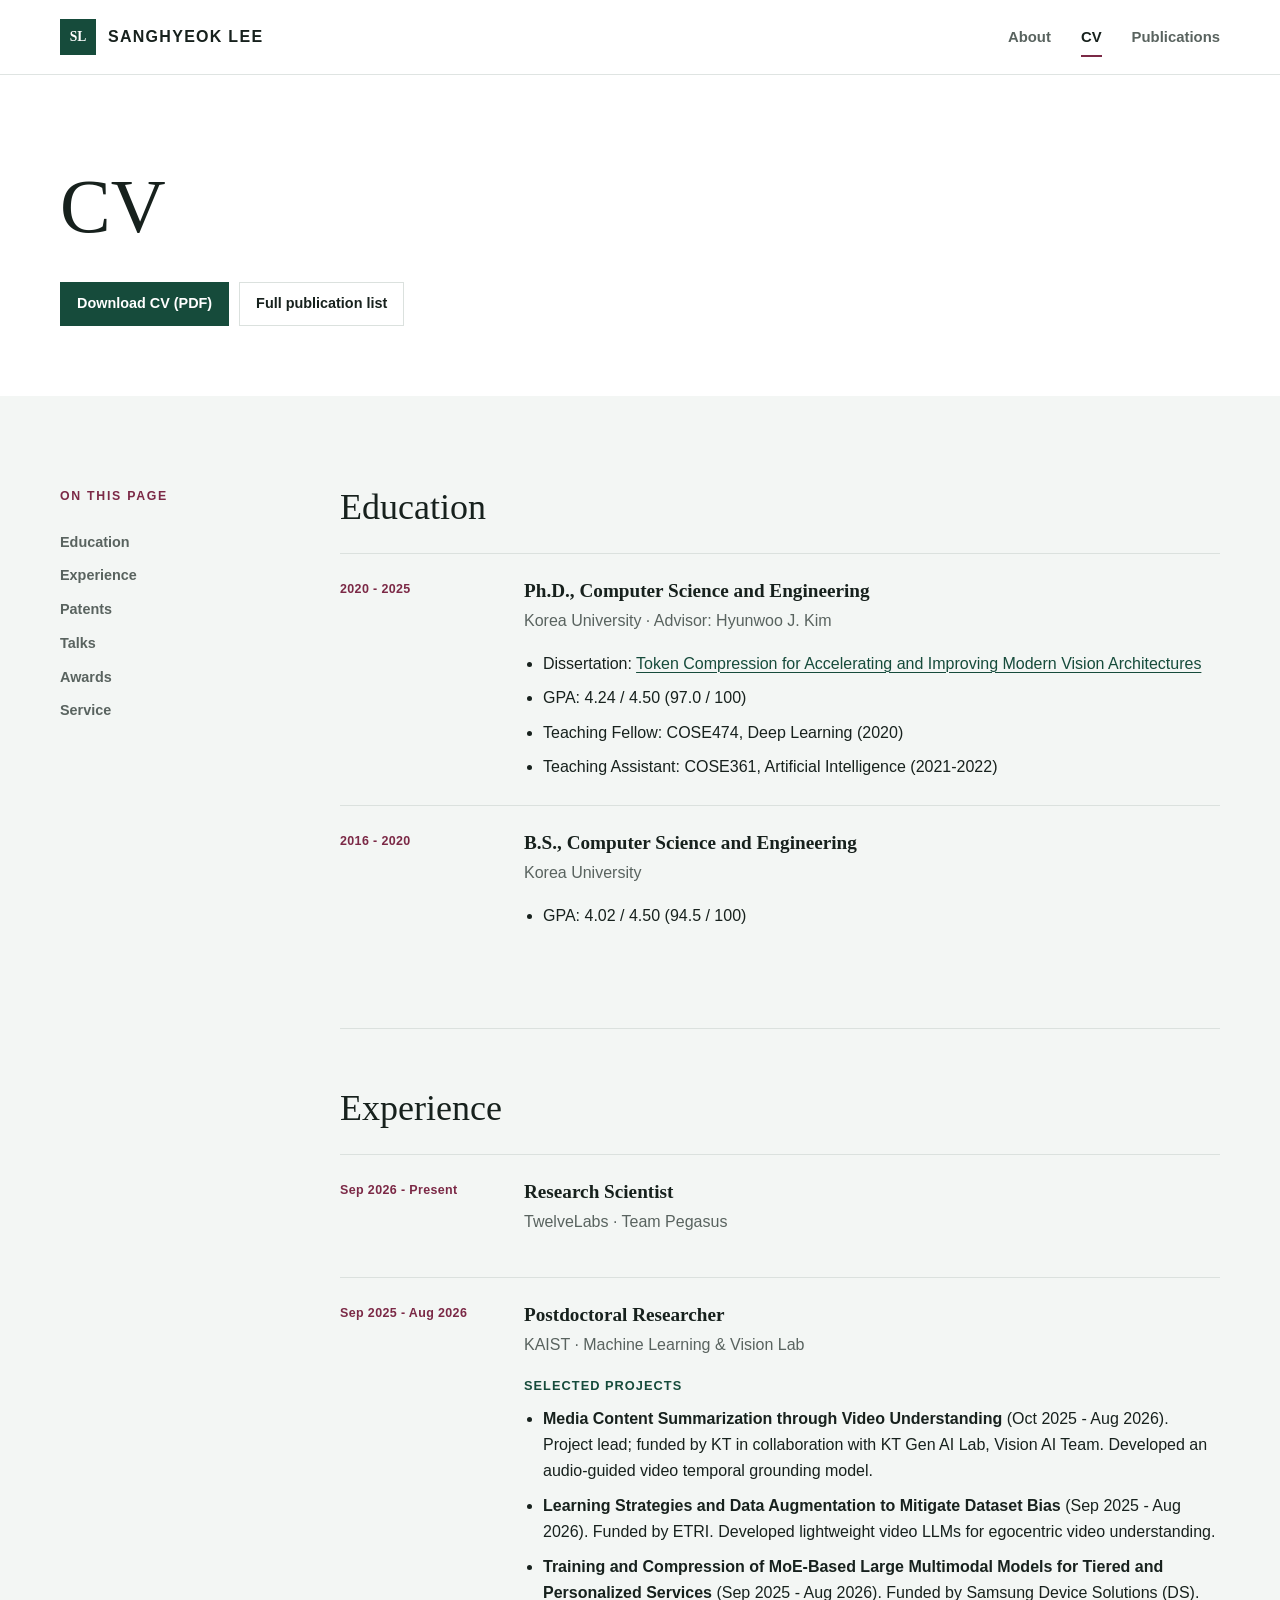
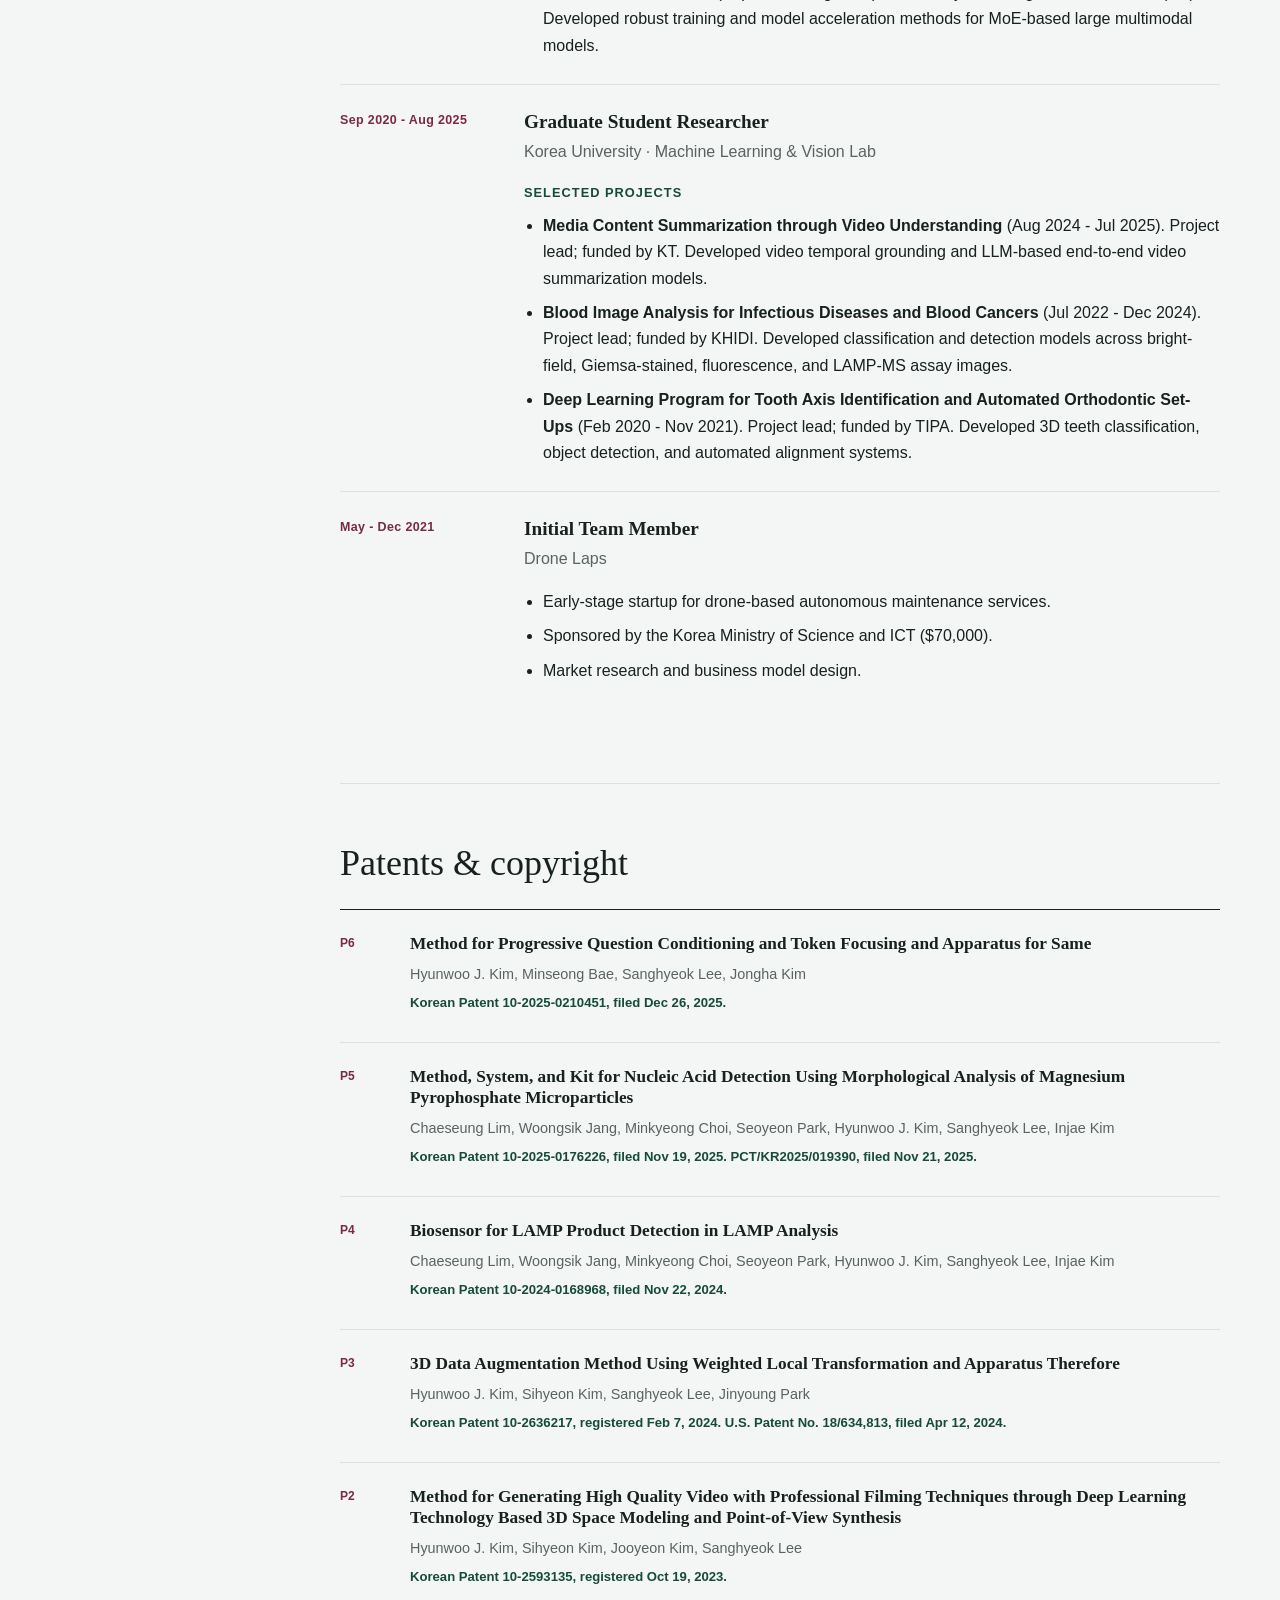
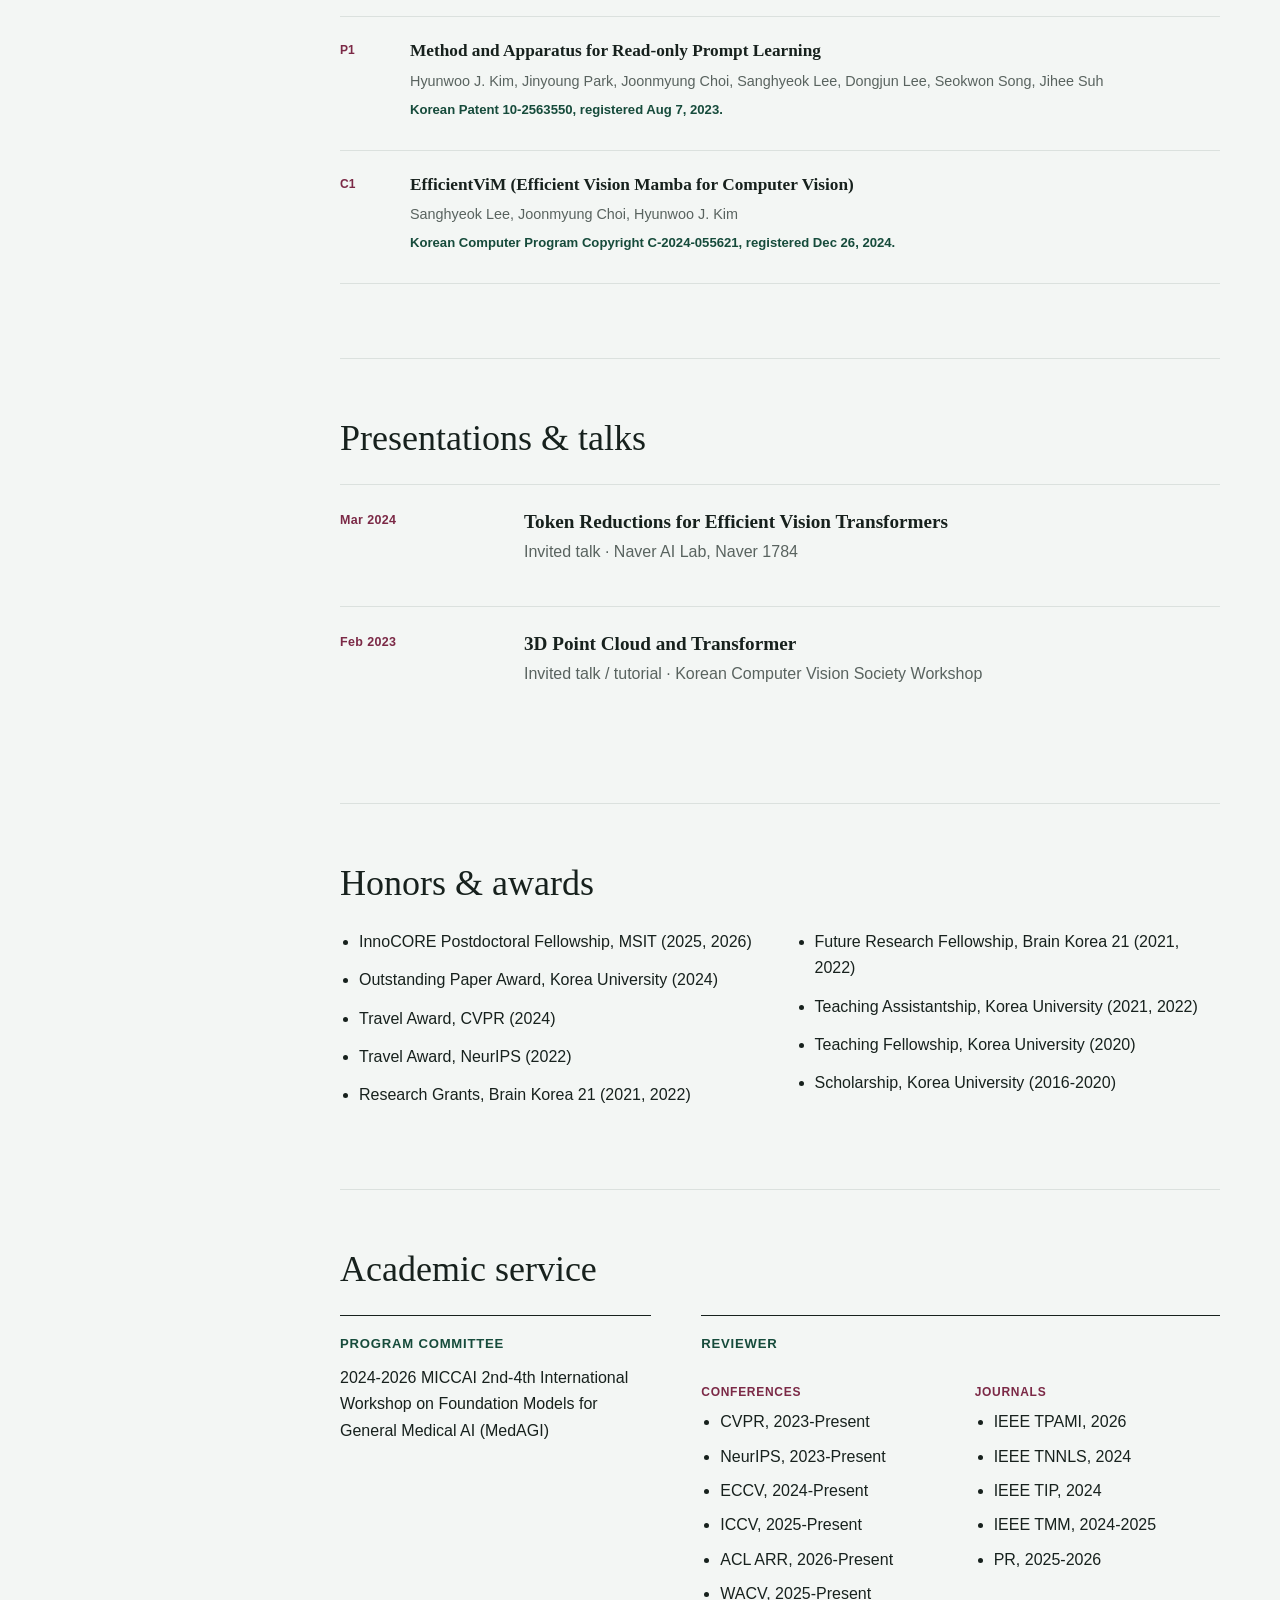
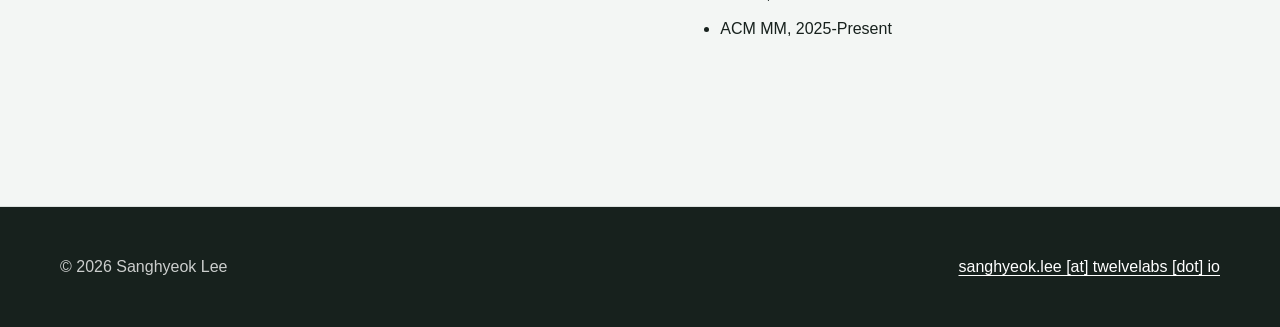
==== cv.html @ d7849603 "Add English profile name" ====
<!doctype html>
<html lang="en">
<head>
  <meta charset="utf-8">
  <meta name="viewport" content="width=device-width, initial-scale=1">
  <meta name="description" content="Curriculum vitae of Sanghyeok Lee, Research Scientist at TwelveLabs.">
  <title>CV | Sanghyeok Lee</title>
  <link rel="stylesheet" href="css/styles.css?v=20260902-1">
</head>
<body>
  <a class="skip-link" href="#main">Skip to content</a>
  <header class="site-header"><div class="shell header-inner"><a class="wordmark" href="index.html" aria-label="Sanghyeok Lee, home"><span class="wordmark-mark" aria-hidden="true">SL</span><span>Sanghyeok Lee</span></a><nav class="site-nav" aria-label="Primary navigation"><a href="index.html">About</a><a class="active" href="cv.html" aria-current="page">CV</a><a href="publications.html">Publications</a></nav></div></header>

  <main id="main">
    <header class="page-intro shell compact-intro">
      <h1>CV</h1>
      <div class="profile-actions"><a class="button primary" href="https://drive.google.com/file/d/1Qqb_Z78gH-g0ABFGxBHXKC5k7MugnWkX/view?usp=drive_link">Download CV (PDF)</a><a class="button" href="publications.html">Full publication list</a></div>
    </header>

    <div class="section section-tinted">
      <div class="shell cv-layout">
        <aside class="cv-index" aria-label="CV sections"><p class="section-kicker">On this page</p><a href="#education">Education</a><a href="#experience">Experience</a><a href="#patents">Patents</a><a href="#talks">Talks</a><a href="#awards">Awards</a><a href="#service">Service</a></aside>
        <div class="cv-content">
          <section class="cv-section" id="education"><h2>Education</h2>
            <article class="cv-entry"><div class="cv-date">2020 - 2025</div><div><h3>Ph.D., Computer Science and Engineering</h3><p class="entry-org">Korea University &middot; Advisor: Hyunwoo J. Kim</p><ul><li>Dissertation: <a href="https://library.korea.ac.kr/detail/?cid=CAT000046208450&amp;ctype=t">Token Compression for Accelerating and Improving Modern Vision Architectures</a></li><li>GPA: 4.24 / 4.50 (97.0 / 100)</li><li>Teaching Fellow: COSE474, Deep Learning (2020)</li><li>Teaching Assistant: COSE361, Artificial Intelligence (2021-2022)</li></ul></div></article>
            <article class="cv-entry"><div class="cv-date">2016 - 2020</div><div><h3>B.S., Computer Science and Engineering</h3><p class="entry-org">Korea University</p><ul><li>GPA: 4.02 / 4.50 (94.5 / 100)</li></ul></div></article>
          </section>

          <section class="cv-section" id="experience"><h2>Experience</h2>
            <article class="cv-entry"><div class="cv-date">Sep 2026 - Present</div><div><h3>Research Scientist</h3><p class="entry-org">TwelveLabs &middot; Team Pegasus</p></div></article>
            <article class="cv-entry"><div class="cv-date">Sep 2025 - Aug 2026</div><div><h3>Postdoctoral Researcher</h3><p class="entry-org">KAIST &middot; Machine Learning &amp; Vision Lab</p><h4>Selected projects</h4><ul><li><strong>Media Content Summarization through Video Understanding</strong> (Oct 2025 - Aug 2026). Project lead; funded by KT in collaboration with KT Gen AI Lab, Vision AI Team. Developed an audio-guided video temporal grounding model.</li><li><strong>Learning Strategies and Data Augmentation to Mitigate Dataset Bias</strong> (Sep 2025 - Aug 2026). Funded by ETRI. Developed lightweight video LLMs for egocentric video understanding.</li><li><strong>Training and Compression of MoE-Based Large Multimodal Models for Tiered and Personalized Services</strong> (Sep 2025 - Aug 2026). Funded by Samsung Device Solutions (DS). Developed robust training and model acceleration methods for MoE-based large multimodal models.</li></ul></div></article>
            <article class="cv-entry"><div class="cv-date">Sep 2020 - Aug 2025</div><div><h3>Graduate Student Researcher</h3><p class="entry-org">Korea University &middot; Machine Learning &amp; Vision Lab</p><h4>Selected projects</h4><ul><li><strong>Media Content Summarization through Video Understanding</strong> (Aug 2024 - Jul 2025). Project lead; funded by KT. Developed video temporal grounding and LLM-based end-to-end video summarization models.</li><li><strong>Blood Image Analysis for Infectious Diseases and Blood Cancers</strong> (Jul 2022 - Dec 2024). Project lead; funded by KHIDI. Developed classification and detection models across bright-field, Giemsa-stained, fluorescence, and LAMP-MS assay images.</li><li><strong>Deep Learning Program for Tooth Axis Identification and Automated Orthodontic Set-Ups</strong> (Feb 2020 - Nov 2021). Project lead; funded by TIPA. Developed 3D teeth classification, object detection, and automated alignment systems.</li></ul></div></article>
            <article class="cv-entry"><div class="cv-date">May - Dec 2021</div><div><h3>Initial Team Member</h3><p class="entry-org">Drone Laps</p><ul><li>Early-stage startup for drone-based autonomous maintenance services.</li><li>Sponsored by the Korea Ministry of Science and ICT ($70,000).</li><li>Market research and business model design.</li></ul></div></article>
          </section>

          <section class="cv-section" id="patents"><h2>Patents &amp; copyright</h2>
            <div class="record-list">
              <article><span>P6</span><div><h3>Method for Progressive Question Conditioning and Token Focusing and Apparatus for Same</h3><p>Hyunwoo J. Kim, Minseong Bae, Sanghyeok Lee, Jongha Kim</p><p class="record-meta">Korean Patent 10-2025-0210451, filed Dec 26, 2025.</p></div></article>
              <article><span>P5</span><div><h3>Method, System, and Kit for Nucleic Acid Detection Using Morphological Analysis of Magnesium Pyrophosphate Microparticles</h3><p>Chaeseung Lim, Woongsik Jang, Minkyeong Choi, Seoyeon Park, Hyunwoo J. Kim, Sanghyeok Lee, Injae Kim</p><p class="record-meta">Korean Patent 10-2025-0176226, filed Nov 19, 2025. PCT/KR2025/019390, filed Nov 21, 2025.</p></div></article>
              <article><span>P4</span><div><h3>Biosensor for LAMP Product Detection in LAMP Analysis</h3><p>Chaeseung Lim, Woongsik Jang, Minkyeong Choi, Seoyeon Park, Hyunwoo J. Kim, Sanghyeok Lee, Injae Kim</p><p class="record-meta">Korean Patent 10-2024-0168968, filed Nov 22, 2024.</p></div></article>
              <article><span>P3</span><div><h3>3D Data Augmentation Method Using Weighted Local Transformation and Apparatus Therefore</h3><p>Hyunwoo J. Kim, Sihyeon Kim, Sanghyeok Lee, Jinyoung Park</p><p class="record-meta">Korean Patent 10-2636217, registered Feb 7, 2024. U.S. Patent No. 18/634,813, filed Apr 12, 2024.</p></div></article>
              <article><span>P2</span><div><h3>Method for Generating High Quality Video with Professional Filming Techniques through Deep Learning Technology Based 3D Space Modeling and Point-of-View Synthesis</h3><p>Hyunwoo J. Kim, Sihyeon Kim, Jooyeon Kim, Sanghyeok Lee</p><p class="record-meta">Korean Patent 10-2593135, registered Oct 19, 2023.</p></div></article>
              <article><span>P1</span><div><h3>Method and Apparatus for Read-only Prompt Learning</h3><p>Hyunwoo J. Kim, Jinyoung Park, Joonmyung Choi, Sanghyeok Lee, Dongjun Lee, Seokwon Song, Jihee Suh</p><p class="record-meta">Korean Patent 10-2563550, registered Aug 7, 2023.</p></div></article>
              <article><span>C1</span><div><h3>EfficientViM (Efficient Vision Mamba for Computer Vision)</h3><p>Sanghyeok Lee, Joonmyung Choi, Hyunwoo J. Kim</p><p class="record-meta">Korean Computer Program Copyright C-2024-055621, registered Dec 26, 2024.</p></div></article>
            </div>
          </section>

          <section class="cv-section" id="talks">
            <h2>Presentations &amp; talks</h2>
            <article class="cv-entry">
              <div class="cv-date">Mar 2024</div>
              <div>
                <h3>Token Reductions for Efficient Vision Transformers</h3>
                <p class="entry-org">Invited talk &middot; Naver AI Lab, Naver 1784</p>
              </div>
            </article>
            <article class="cv-entry">
              <div class="cv-date">Feb 2023</div>
              <div>
                <h3>3D Point Cloud and Transformer</h3>
                <p class="entry-org">Invited talk / tutorial &middot; Korean Computer Vision Society Workshop</p>
              </div>
            </article>
          </section>

          <section class="cv-section" id="awards">
            <h2>Honors &amp; awards</h2>
            <ul class="two-column-list">
              <li>InnoCORE Postdoctoral Fellowship, MSIT (2025, 2026)</li>
              <li>Outstanding Paper Award, Korea University (2024)</li>
              <li>Travel Award, CVPR (2024)</li>
              <li>Travel Award, NeurIPS (2022)</li>
              <li>Research Grants, Brain Korea 21 (2021, 2022)</li>
              <li>Future Research Fellowship, Brain Korea 21 (2021, 2022)</li>
              <li>Teaching Assistantship, Korea University (2021, 2022)</li>
              <li>Teaching Fellowship, Korea University (2020)</li>
              <li>Scholarship, Korea University (2016-2020)</li>
            </ul>
          </section>

          <section class="cv-section" id="service">
            <h2>Academic service</h2>
            <div class="service-grid">
              <div>
                <h3>Program committee</h3>
                <p>2024-2026 MICCAI 2nd-4th International Workshop on Foundation Models for General Medical AI (MedAGI)</p>
              </div>
              <div>
                <h3>Reviewer</h3>
                <div class="service-columns">
                  <div>
                    <h4>Conferences</h4>
                    <ul>
                      <li>CVPR, 2023-Present</li>
                      <li>NeurIPS, 2023-Present</li>
                      <li>ECCV, 2024-Present</li>
                      <li>ICCV, 2025-Present</li>
                      <li>ACL ARR, 2026-Present</li>
                      <li>WACV, 2025-Present</li>
                      <li>ACM MM, 2025-Present</li>
                    </ul>
                  </div>
                  <div>
                    <h4>Journals</h4>
                    <ul>
                      <li>IEEE TPAMI, 2026</li>
                      <li>IEEE TNNLS, 2024</li>
                      <li>IEEE TIP, 2024</li>
                      <li>IEEE TMM, 2024-2025</li>
                      <li>PR, 2025-2026</li>
                    </ul>
                  </div>
                </div>
              </div>
            </div>
          </section>
        </div>
      </div>
    </div>
  </main>

  <footer class="site-footer"><div class="shell footer-inner"><p>&copy; 2026 Sanghyeok Lee</p><a href="mailto:sanghyeok.lee@twelvelabs.io">sanghyeok.lee [at] twelvelabs [dot] io</a></div></footer>
</body>
</html>
---- css/styles.css ----
:root {
  --ink: #17211d;
  --muted: #59635f;
  --line: #dbe1de;
  --soft: #f3f6f4;
  --paper: #ffffff;
  --green: #164b3b;
  --green-dark: #0e352a;
  --wine: #7b2946;
  --wine-soft: #f6edf0;
  --max-width: 1160px;
  color-scheme: light;
}

* { box-sizing: border-box; }

html { scroll-behavior: smooth; }

body {
  margin: 0;
  background: var(--paper);
  color: var(--ink);
  font-family: Inter, ui-sans-serif, -apple-system, BlinkMacSystemFont, "Segoe UI", sans-serif;
  font-size: 16px;
  line-height: 1.65;
  letter-spacing: 0;
  text-rendering: optimizeLegibility;
}

img { display: block; max-width: 100%; }

a {
  color: var(--green);
  text-decoration-thickness: 1px;
  text-underline-offset: 3px;
}

a:hover { color: var(--wine); }

a:focus-visible,
summary:focus-visible {
  outline: 3px solid rgba(123, 41, 70, 0.35);
  outline-offset: 4px;
  border-radius: 2px;
}

h1, h2, h3, h4, p { margin-top: 0; }
h1, h2, h3, h4 { line-height: 1.2; letter-spacing: 0; }
h1 { margin-bottom: 24px; font-family: Georgia, "Times New Roman", serif; font-size: clamp(2.65rem, 7vw, 5.5rem); font-weight: 500; }
h2 { margin-bottom: 24px; font-family: Georgia, "Times New Roman", serif; font-size: clamp(2rem, 4vw, 3.25rem); font-weight: 500; }
h3 { font-size: 1.06rem; }

.shell { width: min(calc(100% - 40px), var(--max-width)); margin-inline: auto; }
.skip-link { position: fixed; top: 12px; left: 12px; z-index: 20; padding: 10px 14px; background: var(--paper); color: var(--ink); transform: translateY(-180%); }
.skip-link:focus { transform: translateY(0); }

.site-header {
  position: sticky;
  top: 0;
  z-index: 10;
  border-bottom: 1px solid rgba(219, 225, 222, 0.88);
  background: rgba(255, 255, 255, 0.95);
  backdrop-filter: blur(12px);
}

.header-inner { min-height: 74px; display: flex; align-items: center; justify-content: space-between; gap: 30px; }
.wordmark { display: inline-flex; align-items: center; gap: 12px; color: var(--ink); font-weight: 720; text-decoration: none; text-transform: uppercase; letter-spacing: 0.08em; }
.wordmark-mark { width: 36px; height: 36px; display: grid; place-items: center; background: var(--green); color: white; font-family: Georgia, "Times New Roman", serif; font-size: 0.85rem; font-weight: 700; letter-spacing: 0; }
.site-nav { display: flex; align-items: center; gap: 30px; }
.site-nav a { position: relative; color: var(--muted); font-size: 0.93rem; font-weight: 650; text-decoration: none; }
.site-nav a::after { content: ""; position: absolute; right: 0; bottom: -8px; left: 0; height: 2px; background: var(--wine); transform: scaleX(0); transform-origin: left; transition: transform 160ms ease; }
.site-nav a:hover, .site-nav a.active { color: var(--ink); }
.site-nav a:hover::after, .site-nav a.active::after { transform: scaleX(1); }

.profile { min-height: 640px; display: grid; grid-template-columns: minmax(240px, 0.76fr) minmax(0, 1.42fr); align-items: center; gap: clamp(44px, 8vw, 100px); padding-block: 78px 86px; }
.portrait-wrap { position: relative; width: min(100%, 354px); justify-self: center; overflow: hidden; border: 1px solid var(--line); background: var(--paper); }
.portrait-wrap::before { content: none; }
.portrait { width: 100%; height: auto; aspect-ratio: 354 / 395; object-fit: cover; object-position: center top; }
.profile-copy { max-width: 700px; }
.eyebrow, .section-kicker { margin-bottom: 14px; color: var(--wine); font-size: 0.77rem; font-weight: 800; letter-spacing: 0.14em; text-transform: uppercase; }
.profile-alias { margin: -16px 0 24px; color: var(--muted); font-family: Georgia, "Times New Roman", serif; font-size: 1.12rem; }
.lead { max-width: 760px; color: #31413a; font-family: Georgia, "Times New Roman", serif; font-size: clamp(1.22rem, 2.3vw, 1.55rem); line-height: 1.48; }
.profile-copy > p:not(.eyebrow):not(.lead):not(.profile-alias) { max-width: 680px; color: var(--muted); }
.profile-actions { display: flex; flex-wrap: wrap; gap: 10px; margin-top: 30px; }
.button { min-height: 44px; display: inline-flex; align-items: center; justify-content: center; padding: 9px 16px; border: 1px solid var(--line); background: var(--paper); color: var(--ink); font-size: 0.9rem; font-weight: 700; text-decoration: none; }
.button:hover { border-color: var(--wine); color: var(--wine); }
.button.primary { border-color: var(--green); background: var(--green); color: white; }
.button.primary:hover { border-color: var(--green-dark); background: var(--green-dark); color: white; }
.text-links { display: flex; flex-wrap: wrap; gap: 18px; margin-top: 22px; }
.text-links a { color: var(--muted); font-size: 0.88rem; font-weight: 650; }

.section { padding-block: 90px; }
.section-tinted { background: var(--soft); }
.research-strip { display: grid; grid-template-columns: minmax(0, 0.85fr) minmax(420px, 1.15fr); align-items: start; gap: clamp(50px, 7vw, 96px); }
.research-strip h2 { max-width: 680px; margin-bottom: 16px; }
.research-summary { max-width: 620px; margin-bottom: 0; color: var(--muted); }
.interest-list { display: grid; grid-template-columns: 1fr 1fr; gap: 0 30px; margin: 2px 0 0; padding: 0; list-style: none; }
.interest-list li { min-height: 88px; display: grid; grid-template-columns: 28px minmax(0, 1fr); align-content: start; gap: 10px; padding: 17px 0; border-top: 1px solid var(--line); color: #33443d; }
.interest-list span { padding-top: 2px; color: var(--wine); font-size: 0.67rem; font-weight: 850; letter-spacing: 0.08em; }
.interest-list strong { font-size: 0.93rem; font-weight: 680; line-height: 1.4; }

.selected-publications { border-top: 1px solid var(--ink); }
.selected-publication { padding: 31px 8px 33px; border-bottom: 1px solid var(--line); transition: background-color 160ms ease; }
.selected-publication:hover { background: #fafcfb; }
.selected-publication-meta { display: flex; flex-wrap: wrap; gap: 5px 12px; margin-bottom: 9px; color: var(--green); font-size: 0.72rem; font-weight: 800; letter-spacing: 0.04em; text-transform: uppercase; }
.selected-publication h3 { max-width: 940px; margin-bottom: 0; font-family: Georgia, "Times New Roman", serif; font-size: 1.28rem; font-weight: 600; line-height: 1.38; }
.selected-publication h3 a { color: var(--ink); text-decoration-color: rgba(22, 75, 59, 0.35); }
.selected-publication h3 a:hover { color: var(--green); }
.selected-publication .publication-links { margin-top: 12px; }

.section-heading { display: flex; justify-content: space-between; align-items: end; gap: 30px; margin-bottom: 46px; }
.section-heading h2 { margin-bottom: 0; }
.section-link { margin-bottom: 8px; font-size: 0.9rem; font-weight: 700; }
.news-years { display: grid; gap: 56px; }
.news-year { display: grid; grid-template-columns: 110px minmax(0, 1fr); gap: 30px; }
.news-year > h3 { margin: 0; color: var(--green); font-family: Georgia, "Times New Roman", serif; font-size: 1.85rem; font-weight: 500; }
.timeline { border-top: 1px solid var(--ink); }
.timeline-item { position: relative; display: grid; grid-template-columns: 58px 136px minmax(0, 1fr); align-items: start; gap: 22px; padding: 28px 0; border-bottom: 1px solid var(--line); }
.timeline-item::before { content: ""; position: absolute; top: -4px; left: -4px; width: 7px; height: 7px; border-radius: 50%; background: var(--wine); }
.timeline-item time { color: var(--wine); font-size: 0.78rem; font-weight: 800; letter-spacing: 0.08em; text-transform: uppercase; }
.news-logo { width: 136px; height: 70px; padding: 2px; object-fit: contain; object-position: center; background: var(--paper); }
.news-logo-banner { padding: 0; }
.timeline-item p { margin-bottom: 8px; }
.timeline-item p:last-child { margin-bottom: 0; }
.news-summary { color: var(--ink); }
.news-summary strong { font-weight: 780; }
.news-note { margin-left: 7px; color: var(--wine); font-size: 0.78rem; font-weight: 750; white-space: nowrap; }
.news-title-list { margin: 10px 0 0; padding: 0; list-style: none; color: var(--muted); font-size: 0.93rem; }
.news-title-list li { position: relative; padding-left: 15px; }
.news-title-list li::before { content: ""; position: absolute; top: 0.75em; left: 0; width: 6px; height: 1px; background: var(--wine); }
.news-title-list li + li { margin-top: 7px; }
.news-archive { margin-left: 140px; border-block: 1px solid var(--line); }
.news-archive summary { padding: 20px 0; color: var(--green); font-weight: 750; cursor: pointer; }
.archive-content { display: grid; gap: 48px; padding: 20px 0 38px; }

.page-intro { padding-block: 86px 70px; }
.page-intro h1 { max-width: 900px; }
.page-intro .lead { max-width: 760px; color: var(--muted); }
.compact-intro h1 { max-width: 800px; font-size: clamp(2.6rem, 6vw, 4.75rem); }
.note { margin-top: 28px; color: var(--muted); font-size: 0.86rem; }

.publication-groups { display: grid; gap: 74px; }
.publication-year { display: grid; grid-template-columns: 140px minmax(0, 1fr); gap: 30px; }
.publication-year > h2 { margin: 0; color: var(--green); font-size: 1.75rem; }
.publication-list { border-top: 1px solid var(--ink); }
.publication { display: grid; grid-template-columns: 48px minmax(0, 1fr); gap: 18px; padding: 26px 0 28px; border-bottom: 1px solid var(--line); }
.pub-type { width: 40px; height: 28px; display: grid; place-items: center; background: var(--wine-soft); color: var(--wine); font-size: 0.68rem; font-weight: 850; letter-spacing: 0.04em; }
.publication h3 { max-width: 850px; margin: 0 0 9px; font-family: Georgia, "Times New Roman", serif; font-size: 1.2rem; font-weight: 600; line-height: 1.38; }
.publication h3 a { color: var(--ink); text-decoration-color: rgba(22, 75, 59, 0.35); }
.publication h3 a:hover { color: var(--green); }
.authors { margin-bottom: 5px; color: var(--muted); font-size: 0.91rem; line-height: 1.55; }
.venue { margin-bottom: 0; color: var(--green); font-size: 0.82rem; font-weight: 750; }
.venue span { margin-left: 12px; color: var(--wine); }
.publication-links { display: flex; flex-wrap: wrap; gap: 14px; margin-top: 10px; }
.publication-links a { display: inline-flex; align-items: center; gap: 6px; color: var(--muted); font-size: 0.78rem; font-weight: 800; text-decoration: none; }
.publication-links a:hover { color: var(--green); }
.publication-links a:focus-visible { outline: 2px solid var(--green); outline-offset: 4px; }
.publication-links img { width: 16px; height: 16px; opacity: 0.82; }

.cv-layout { display: grid; grid-template-columns: 180px minmax(0, 1fr); align-items: start; gap: clamp(50px, 8vw, 100px); }
.cv-index { position: sticky; top: 110px; display: grid; gap: 10px; }
.cv-index a { color: var(--muted); font-size: 0.9rem; font-weight: 650; text-decoration: none; }
.cv-index a:hover { color: var(--wine); }
.cv-content { min-width: 0; }
.cv-section { scroll-margin-top: 110px; padding-bottom: 74px; }
.cv-section + .cv-section { padding-top: 6px; border-top: 1px solid var(--line); }
.cv-section > h2 { padding-top: 52px; font-size: 2.25rem; }
.cv-section:first-child > h2 { padding-top: 0; }
.cv-entry { display: grid; grid-template-columns: 160px minmax(0, 1fr); gap: 24px; padding: 25px 0; border-top: 1px solid var(--line); }
.cv-date { color: var(--wine); font-size: 0.78rem; font-weight: 800; letter-spacing: 0.03em; }
.cv-entry h3 { margin-bottom: 6px; font-family: Georgia, "Times New Roman", serif; font-size: 1.2rem; }
.cv-entry h4 { margin: 20px 0 8px; color: var(--green); font-size: 0.8rem; text-transform: uppercase; letter-spacing: 0.08em; }
.entry-org { color: var(--muted); }
.cv-entry ul, .service-grid ul { margin: 12px 0 0; padding-left: 19px; }
.cv-entry li + li, .service-grid li + li { margin-top: 8px; }
.record-list { border-top: 1px solid var(--ink); }
.record-list article { display: grid; grid-template-columns: 50px minmax(0, 1fr); gap: 20px; padding: 24px 0; border-bottom: 1px solid var(--line); }
.record-list article > span { color: var(--wine); font-size: 0.75rem; font-weight: 850; }
.record-list h3 { margin-bottom: 8px; font-family: Georgia, "Times New Roman", serif; font-size: 1.08rem; }
.record-list p { margin-bottom: 5px; color: var(--muted); font-size: 0.9rem; }
.record-list .record-meta { color: var(--green); font-size: 0.82rem; font-weight: 650; }
.two-column-list { columns: 2; column-gap: 50px; margin: 0; padding-left: 19px; }
.two-column-list li { break-inside: avoid; margin-bottom: 12px; }
.service-grid { display: grid; grid-template-columns: 0.75fr 1.25fr; gap: 50px; }
.service-grid > div { padding-top: 20px; border-top: 1px solid var(--ink); }
.service-grid h3 { color: var(--green); font-size: 0.82rem; letter-spacing: 0.06em; text-transform: uppercase; }
.service-columns { display: grid; grid-template-columns: repeat(2, minmax(0, 1fr)); gap: 28px; }
.service-columns h4 { margin: 20px 0 10px; color: var(--wine); font-size: 0.75rem; letter-spacing: 0.06em; text-transform: uppercase; }
.service-columns ul { margin-top: 0; }

.site-footer { border-top: 1px solid var(--line); background: var(--ink); color: rgba(255, 255, 255, 0.78); }
.footer-inner { min-height: 120px; display: flex; align-items: center; justify-content: space-between; gap: 30px; }
.footer-inner p { margin: 0; }
.footer-inner a { color: white; }
.home-footer { min-height: 310px; display: grid; grid-template-columns: 1fr 308px 1fr; padding-block: 30px; }
.home-footer > p { justify-self: start; }
.footer-stats { width: 308px; max-width: 100%; display: flex; flex-direction: column; align-items: stretch; gap: 12px; justify-self: center; }
.footer-counter { width: 100%; min-height: 86px; display: flex; align-items: center; justify-content: center; padding: 4px; overflow: hidden; border-radius: 4px; background: var(--soft); }
.footer-counter iframe { max-width: 100%; }
.flag-counter { width: 100%; display: block; line-height: 0; }
.flag-counter img { width: 100%; height: auto; border: 0; }
.footer-email { min-width: 0; justify-self: end; text-align: right; }

@media (max-width: 900px) {
  .home-footer { min-height: 420px; display: flex; flex-direction: column; align-items: center; justify-content: center; gap: 18px; }
  .home-footer > p, .footer-email { align-self: center; text-align: center; }
}

@media (max-width: 800px) {
  .shell { width: min(calc(100% - 32px), var(--max-width)); }
  .profile { min-height: auto; grid-template-columns: 1fr; gap: 42px; padding-block: 50px 64px; }
  .portrait-wrap { width: min(76vw, 340px); justify-self: start; }
  .research-strip, .publication-year, .cv-layout { grid-template-columns: 1fr; }
  .research-strip { gap: 38px; }
  .publication-year { gap: 18px; }
  .cv-index { position: static; grid-template-columns: repeat(3, 1fr); padding-bottom: 30px; border-bottom: 1px solid var(--line); }
  .cv-index .section-kicker { grid-column: 1 / -1; }
  .news-archive { margin-left: 0; }
  .service-grid { grid-template-columns: 1fr; }
  .service-columns { grid-template-columns: 1fr; gap: 0; }
}

@media (max-width: 580px) {
  .header-inner { min-height: 68px; align-items: center; }
  .wordmark > span:last-child { display: none; }
  .site-nav { gap: 18px; }
  .site-nav a { font-size: 0.84rem; }
  .profile { padding-top: 38px; }
  .section { padding-block: 66px; }
  .page-intro { padding-block: 60px 52px; }
  .interest-list { grid-template-columns: 1fr; }
  .selected-publication { padding-inline: 0; }
  .selected-publication h3 { font-size: 1.12rem; }
  .section-heading { display: block; }
  .section-link { display: inline-block; margin-top: 18px; }
  .news-year { grid-template-columns: 1fr; gap: 12px; }
  .timeline-item { grid-template-columns: 48px minmax(0, 1fr); gap: 10px 14px; }
  .timeline-item time { grid-column: 1; grid-row: 1 / span 2; }
  .timeline-item .news-logo { grid-column: 2; width: 112px; height: 58px; }
  .timeline-item > :last-child { grid-column: 2; }
  .publication { grid-template-columns: 38px minmax(0, 1fr); gap: 12px; }
  .pub-type { width: 34px; }
  .venue span { display: block; margin: 4px 0 0; }
  .cv-index { grid-template-columns: repeat(2, 1fr); }
  .cv-entry { grid-template-columns: 1fr; gap: 8px; }
  .record-list article { grid-template-columns: 38px minmax(0, 1fr); gap: 12px; }
  .two-column-list { columns: 1; }
  .footer-inner { min-height: 140px; flex-direction: column; align-items: flex-start; justify-content: center; gap: 8px; }
  .home-footer { min-height: 420px; align-items: center; gap: 18px; padding-block: 30px; }
  .footer-inner a { overflow-wrap: anywhere; }
  .footer-stats { width: min(308px, 100%); }
}

@media (prefers-reduced-motion: reduce) {
  html { scroll-behavior: auto; }
  *, *::before, *::after { transition-duration: 0.01ms !important; }
}
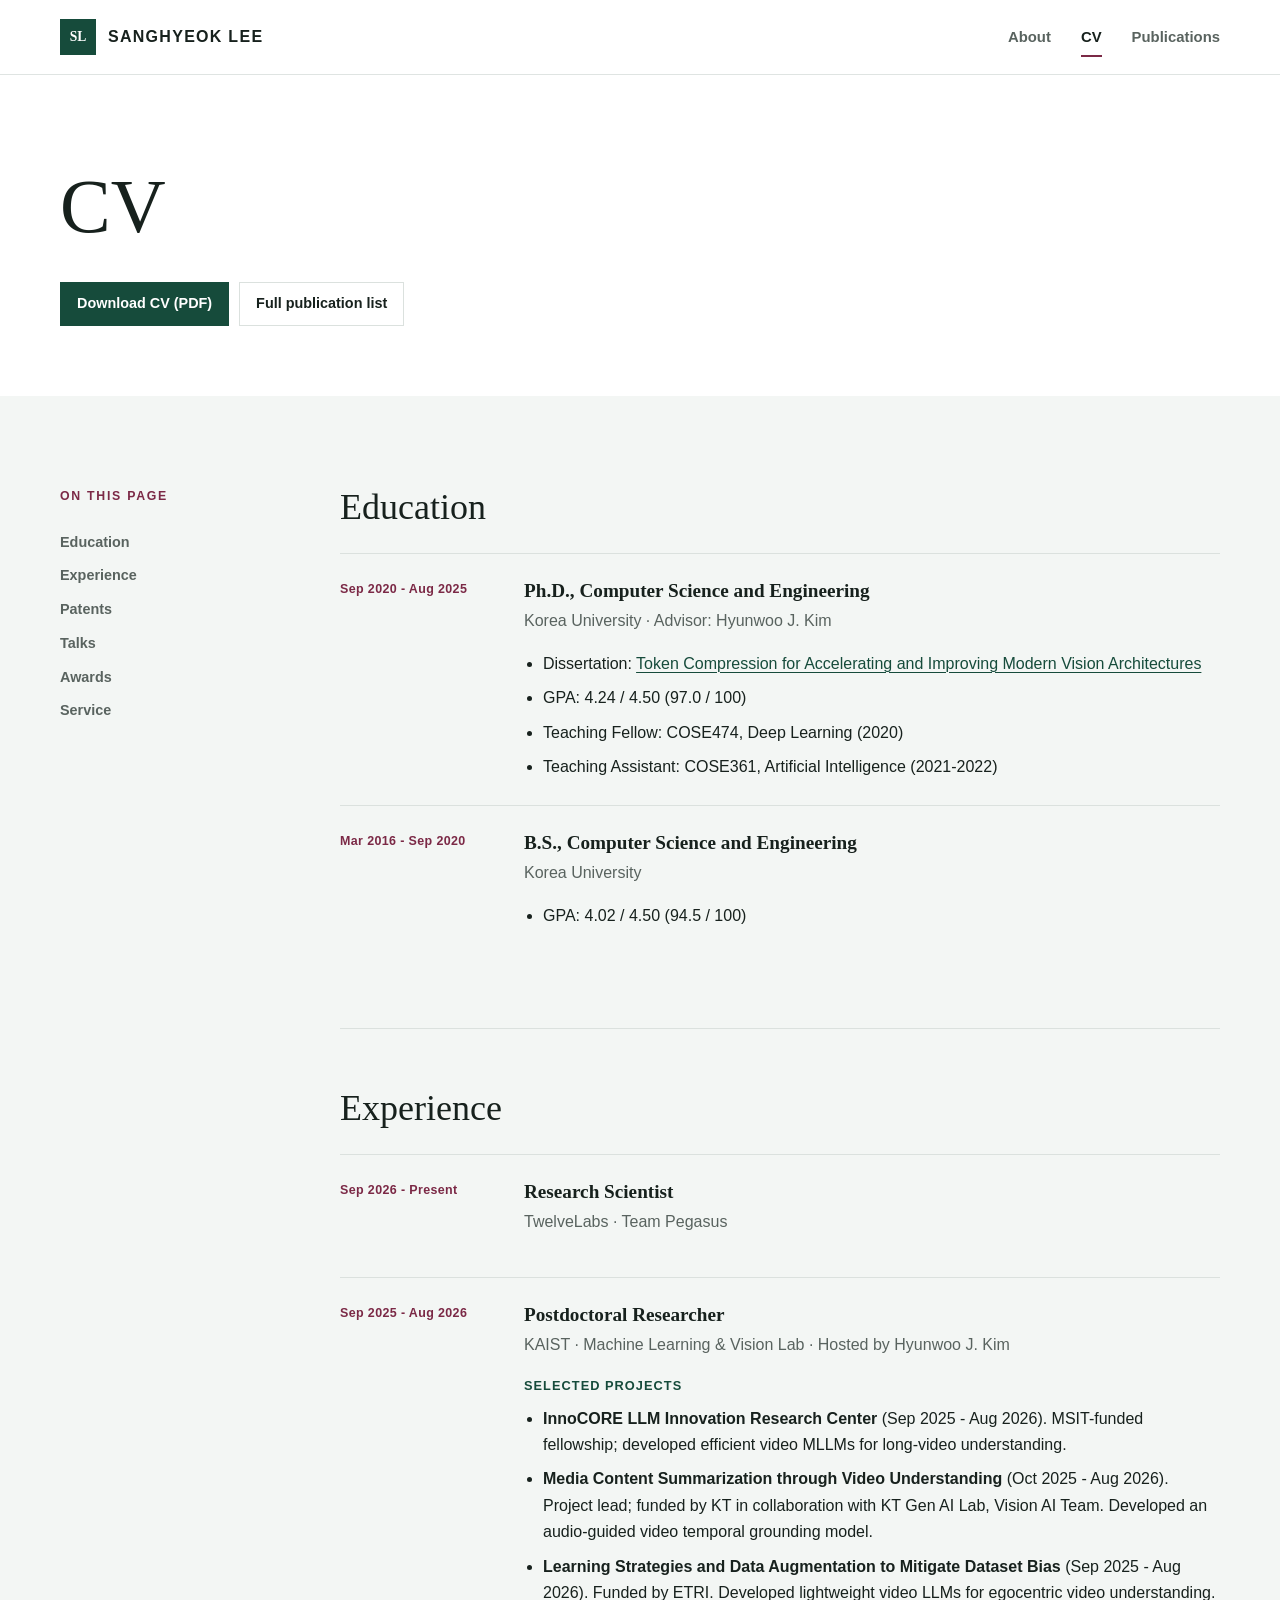
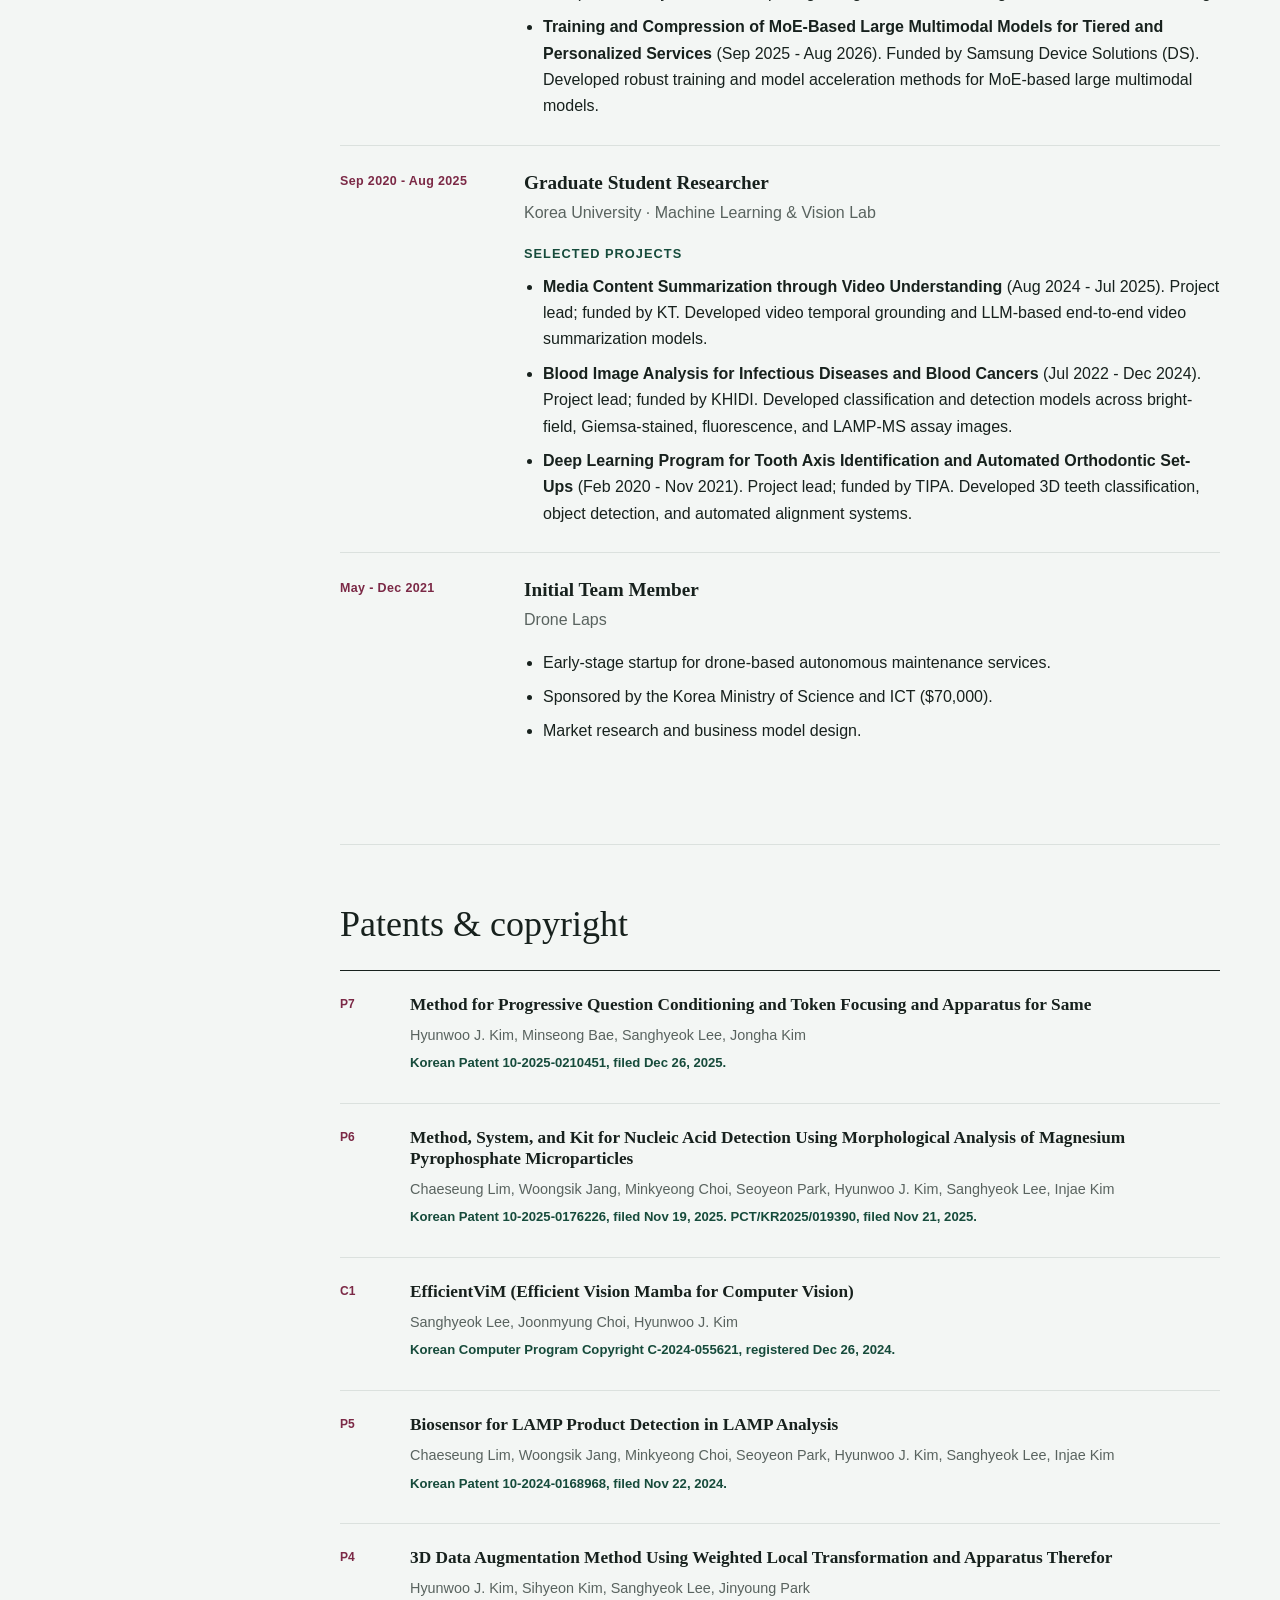
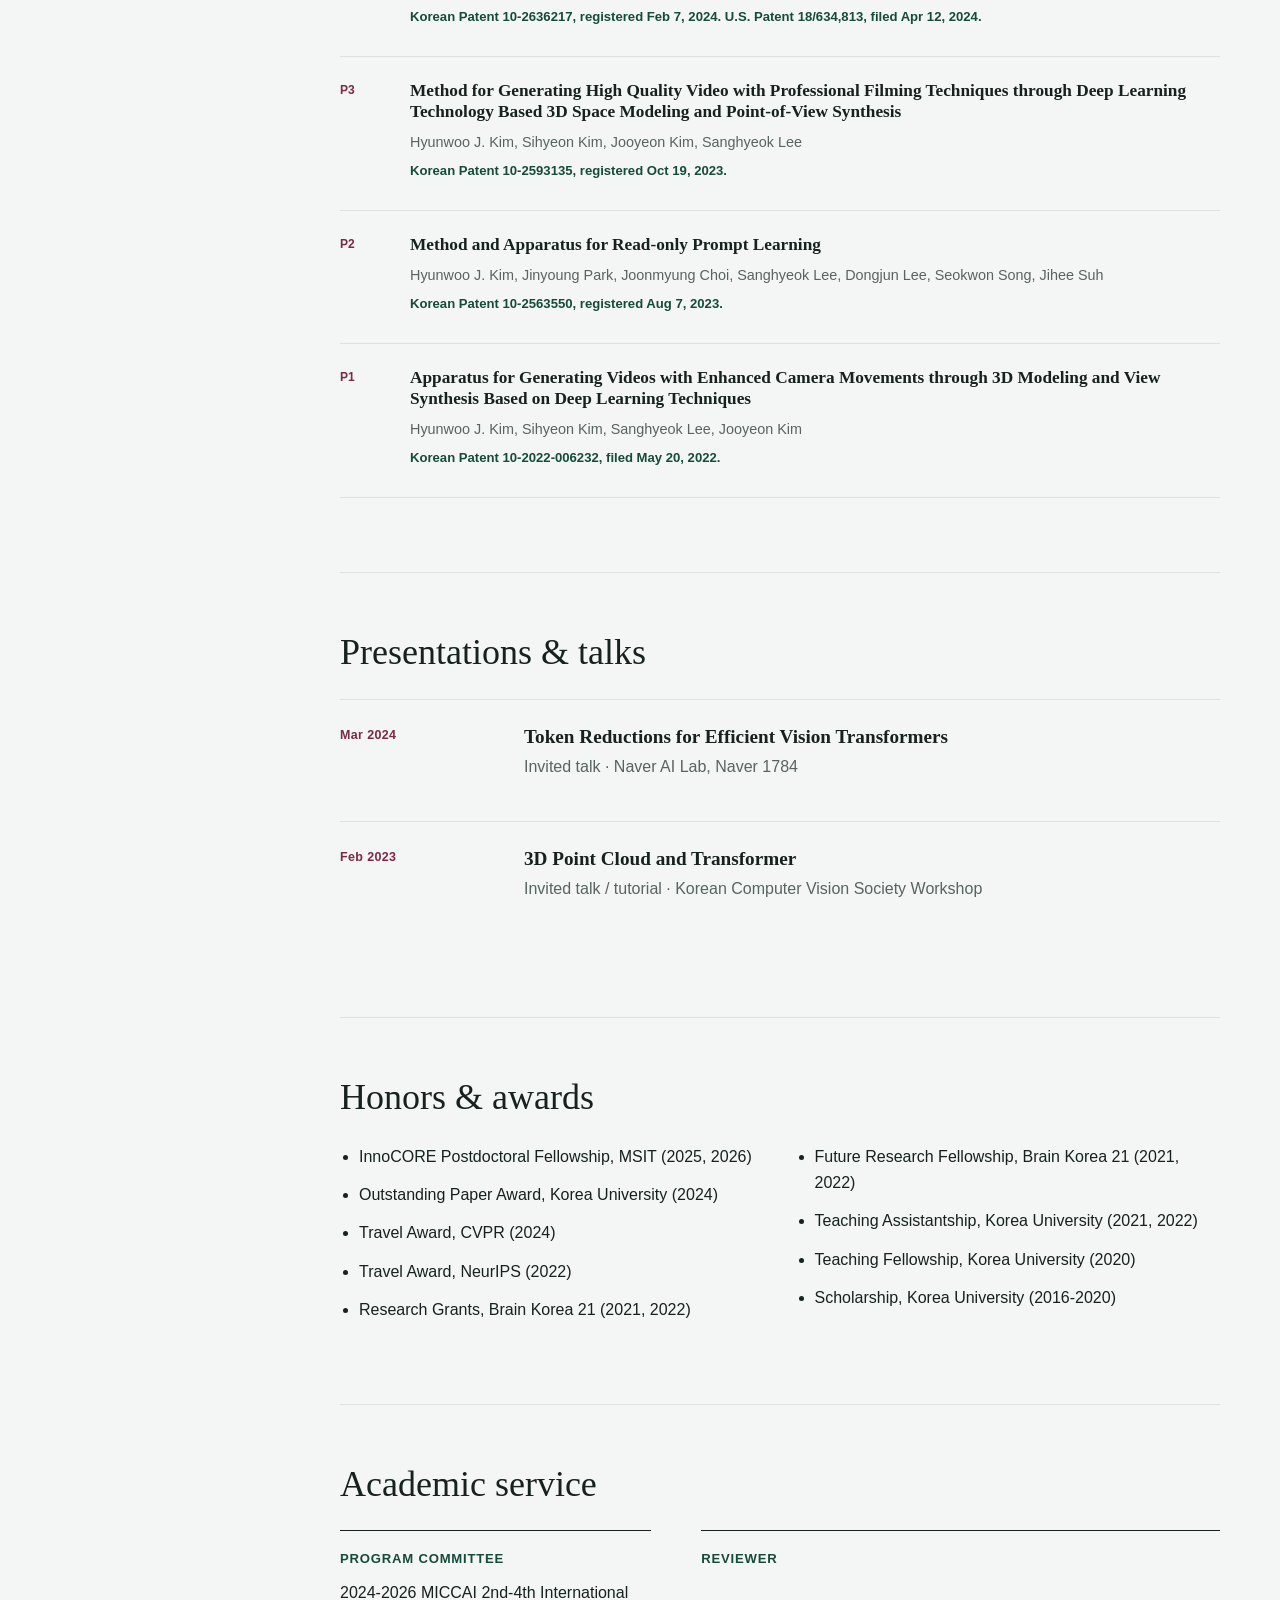
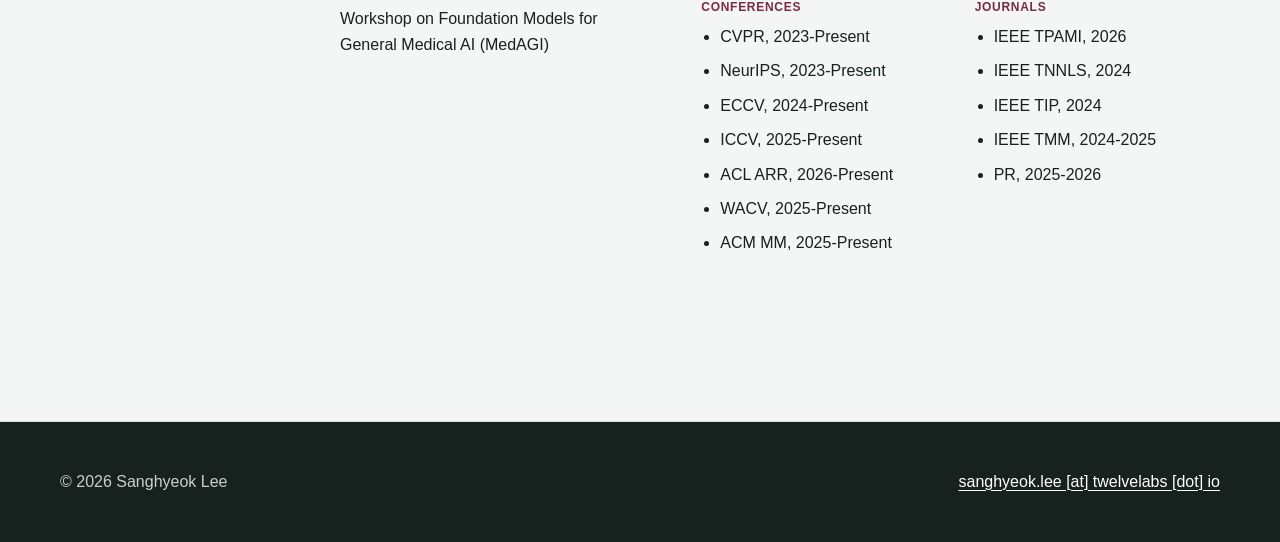
==== commit fad83321: "Publish updated CV and profile links" ====
--- a/cv.html
+++ b/cv.html
@@ -5,7 +5,8 @@
   <meta name="viewport" content="width=device-width, initial-scale=1">
   <meta name="description" content="Curriculum vitae of Sanghyeok Lee, Research Scientist at TwelveLabs.">
   <title>CV | Sanghyeok Lee</title>
-  <link rel="stylesheet" href="css/styles.css?v=20260902-1">
+  <link rel="icon" href="assets/icons/favicon.svg" type="image/svg+xml">
+  <link rel="stylesheet" href="css/styles.css?v=20260902-3">
 </head>
 <body>
   <a class="skip-link" href="#main">Skip to content</a>
@@ -14,7 +15,7 @@
   <main id="main">
     <header class="page-intro shell compact-intro">
       <h1>CV</h1>
-      <div class="profile-actions"><a class="button primary" href="https://drive.google.com/file/d/1Qqb_Z78gH-g0ABFGxBHXKC5k7MugnWkX/view?usp=drive_link">Download CV (PDF)</a><a class="button" href="publications.html">Full publication list</a></div>
+      <div class="profile-actions"><a class="button primary" href="assets/documents/Sanghyeok_Lee_CV_2026.pdf" download>Download CV (PDF)</a><a class="button" href="publications.html">Full publication list</a></div>
     </header>
 
     <div class="section section-tinted">
@@ -22,26 +23,27 @@
         <aside class="cv-index" aria-label="CV sections"><p class="section-kicker">On this page</p><a href="#education">Education</a><a href="#experience">Experience</a><a href="#patents">Patents</a><a href="#talks">Talks</a><a href="#awards">Awards</a><a href="#service">Service</a></aside>
         <div class="cv-content">
           <section class="cv-section" id="education"><h2>Education</h2>
-            <article class="cv-entry"><div class="cv-date">2020 - 2025</div><div><h3>Ph.D., Computer Science and Engineering</h3><p class="entry-org">Korea University &middot; Advisor: Hyunwoo J. Kim</p><ul><li>Dissertation: <a href="https://library.korea.ac.kr/detail/?cid=CAT000046208450&amp;ctype=t">Token Compression for Accelerating and Improving Modern Vision Architectures</a></li><li>GPA: 4.24 / 4.50 (97.0 / 100)</li><li>Teaching Fellow: COSE474, Deep Learning (2020)</li><li>Teaching Assistant: COSE361, Artificial Intelligence (2021-2022)</li></ul></div></article>
-            <article class="cv-entry"><div class="cv-date">2016 - 2020</div><div><h3>B.S., Computer Science and Engineering</h3><p class="entry-org">Korea University</p><ul><li>GPA: 4.02 / 4.50 (94.5 / 100)</li></ul></div></article>
+            <article class="cv-entry"><div class="cv-date">Sep 2020 - Aug 2025</div><div><h3>Ph.D., Computer Science and Engineering</h3><p class="entry-org">Korea University &middot; Advisor: Hyunwoo J. Kim</p><ul><li>Dissertation: <a href="https://library.korea.ac.kr/detail/?cid=CAT000046208450&amp;ctype=t">Token Compression for Accelerating and Improving Modern Vision Architectures</a></li><li>GPA: 4.24 / 4.50 (97.0 / 100)</li><li>Teaching Fellow: COSE474, Deep Learning (2020)</li><li>Teaching Assistant: COSE361, Artificial Intelligence (2021-2022)</li></ul></div></article>
+            <article class="cv-entry"><div class="cv-date">Mar 2016 - Sep 2020</div><div><h3>B.S., Computer Science and Engineering</h3><p class="entry-org">Korea University</p><ul><li>GPA: 4.02 / 4.50 (94.5 / 100)</li></ul></div></article>
           </section>
 
           <section class="cv-section" id="experience"><h2>Experience</h2>
             <article class="cv-entry"><div class="cv-date">Sep 2026 - Present</div><div><h3>Research Scientist</h3><p class="entry-org">TwelveLabs &middot; Team Pegasus</p></div></article>
-            <article class="cv-entry"><div class="cv-date">Sep 2025 - Aug 2026</div><div><h3>Postdoctoral Researcher</h3><p class="entry-org">KAIST &middot; Machine Learning &amp; Vision Lab</p><h4>Selected projects</h4><ul><li><strong>Media Content Summarization through Video Understanding</strong> (Oct 2025 - Aug 2026). Project lead; funded by KT in collaboration with KT Gen AI Lab, Vision AI Team. Developed an audio-guided video temporal grounding model.</li><li><strong>Learning Strategies and Data Augmentation to Mitigate Dataset Bias</strong> (Sep 2025 - Aug 2026). Funded by ETRI. Developed lightweight video LLMs for egocentric video understanding.</li><li><strong>Training and Compression of MoE-Based Large Multimodal Models for Tiered and Personalized Services</strong> (Sep 2025 - Aug 2026). Funded by Samsung Device Solutions (DS). Developed robust training and model acceleration methods for MoE-based large multimodal models.</li></ul></div></article>
+            <article class="cv-entry"><div class="cv-date">Sep 2025 - Aug 2026</div><div><h3>Postdoctoral Researcher</h3><p class="entry-org">KAIST &middot; Machine Learning &amp; Vision Lab &middot; Hosted by Hyunwoo J. Kim</p><h4>Selected projects</h4><ul><li><strong>InnoCORE LLM Innovation Research Center</strong> (Sep 2025 - Aug 2026). MSIT-funded fellowship; developed efficient video MLLMs for long-video understanding.</li><li><strong>Media Content Summarization through Video Understanding</strong> (Oct 2025 - Aug 2026). Project lead; funded by KT in collaboration with KT Gen AI Lab, Vision AI Team. Developed an audio-guided video temporal grounding model.</li><li><strong>Learning Strategies and Data Augmentation to Mitigate Dataset Bias</strong> (Sep 2025 - Aug 2026). Funded by ETRI. Developed lightweight video LLMs for egocentric video understanding.</li><li><strong>Training and Compression of MoE-Based Large Multimodal Models for Tiered and Personalized Services</strong> (Sep 2025 - Aug 2026). Funded by Samsung Device Solutions (DS). Developed robust training and model acceleration methods for MoE-based large multimodal models.</li></ul></div></article>
             <article class="cv-entry"><div class="cv-date">Sep 2020 - Aug 2025</div><div><h3>Graduate Student Researcher</h3><p class="entry-org">Korea University &middot; Machine Learning &amp; Vision Lab</p><h4>Selected projects</h4><ul><li><strong>Media Content Summarization through Video Understanding</strong> (Aug 2024 - Jul 2025). Project lead; funded by KT. Developed video temporal grounding and LLM-based end-to-end video summarization models.</li><li><strong>Blood Image Analysis for Infectious Diseases and Blood Cancers</strong> (Jul 2022 - Dec 2024). Project lead; funded by KHIDI. Developed classification and detection models across bright-field, Giemsa-stained, fluorescence, and LAMP-MS assay images.</li><li><strong>Deep Learning Program for Tooth Axis Identification and Automated Orthodontic Set-Ups</strong> (Feb 2020 - Nov 2021). Project lead; funded by TIPA. Developed 3D teeth classification, object detection, and automated alignment systems.</li></ul></div></article>
             <article class="cv-entry"><div class="cv-date">May - Dec 2021</div><div><h3>Initial Team Member</h3><p class="entry-org">Drone Laps</p><ul><li>Early-stage startup for drone-based autonomous maintenance services.</li><li>Sponsored by the Korea Ministry of Science and ICT ($70,000).</li><li>Market research and business model design.</li></ul></div></article>
           </section>
 
           <section class="cv-section" id="patents"><h2>Patents &amp; copyright</h2>
             <div class="record-list">
-              <article><span>P6</span><div><h3>Method for Progressive Question Conditioning and Token Focusing and Apparatus for Same</h3><p>Hyunwoo J. Kim, Minseong Bae, Sanghyeok Lee, Jongha Kim</p><p class="record-meta">Korean Patent 10-2025-0210451, filed Dec 26, 2025.</p></div></article>
-              <article><span>P5</span><div><h3>Method, System, and Kit for Nucleic Acid Detection Using Morphological Analysis of Magnesium Pyrophosphate Microparticles</h3><p>Chaeseung Lim, Woongsik Jang, Minkyeong Choi, Seoyeon Park, Hyunwoo J. Kim, Sanghyeok Lee, Injae Kim</p><p class="record-meta">Korean Patent 10-2025-0176226, filed Nov 19, 2025. PCT/KR2025/019390, filed Nov 21, 2025.</p></div></article>
-              <article><span>P4</span><div><h3>Biosensor for LAMP Product Detection in LAMP Analysis</h3><p>Chaeseung Lim, Woongsik Jang, Minkyeong Choi, Seoyeon Park, Hyunwoo J. Kim, Sanghyeok Lee, Injae Kim</p><p class="record-meta">Korean Patent 10-2024-0168968, filed Nov 22, 2024.</p></div></article>
-              <article><span>P3</span><div><h3>3D Data Augmentation Method Using Weighted Local Transformation and Apparatus Therefore</h3><p>Hyunwoo J. Kim, Sihyeon Kim, Sanghyeok Lee, Jinyoung Park</p><p class="record-meta">Korean Patent 10-2636217, registered Feb 7, 2024. U.S. Patent No. 18/634,813, filed Apr 12, 2024.</p></div></article>
-              <article><span>P2</span><div><h3>Method for Generating High Quality Video with Professional Filming Techniques through Deep Learning Technology Based 3D Space Modeling and Point-of-View Synthesis</h3><p>Hyunwoo J. Kim, Sihyeon Kim, Jooyeon Kim, Sanghyeok Lee</p><p class="record-meta">Korean Patent 10-2593135, registered Oct 19, 2023.</p></div></article>
-              <article><span>P1</span><div><h3>Method and Apparatus for Read-only Prompt Learning</h3><p>Hyunwoo J. Kim, Jinyoung Park, Joonmyung Choi, Sanghyeok Lee, Dongjun Lee, Seokwon Song, Jihee Suh</p><p class="record-meta">Korean Patent 10-2563550, registered Aug 7, 2023.</p></div></article>
+              <article><span>P7</span><div><h3>Method for Progressive Question Conditioning and Token Focusing and Apparatus for Same</h3><p>Hyunwoo J. Kim, Minseong Bae, Sanghyeok Lee, Jongha Kim</p><p class="record-meta">Korean Patent 10-2025-0210451, filed Dec 26, 2025.</p></div></article>
+              <article><span>P6</span><div><h3>Method, System, and Kit for Nucleic Acid Detection Using Morphological Analysis of Magnesium Pyrophosphate Microparticles</h3><p>Chaeseung Lim, Woongsik Jang, Minkyeong Choi, Seoyeon Park, Hyunwoo J. Kim, Sanghyeok Lee, Injae Kim</p><p class="record-meta">Korean Patent 10-2025-0176226, filed Nov 19, 2025. PCT/KR2025/019390, filed Nov 21, 2025.</p></div></article>
               <article><span>C1</span><div><h3>EfficientViM (Efficient Vision Mamba for Computer Vision)</h3><p>Sanghyeok Lee, Joonmyung Choi, Hyunwoo J. Kim</p><p class="record-meta">Korean Computer Program Copyright C-2024-055621, registered Dec 26, 2024.</p></div></article>
+              <article><span>P5</span><div><h3>Biosensor for LAMP Product Detection in LAMP Analysis</h3><p>Chaeseung Lim, Woongsik Jang, Minkyeong Choi, Seoyeon Park, Hyunwoo J. Kim, Sanghyeok Lee, Injae Kim</p><p class="record-meta">Korean Patent 10-2024-0168968, filed Nov 22, 2024.</p></div></article>
+              <article><span>P4</span><div><h3>3D Data Augmentation Method Using Weighted Local Transformation and Apparatus Therefor</h3><p>Hyunwoo J. Kim, Sihyeon Kim, Sanghyeok Lee, Jinyoung Park</p><p class="record-meta">Korean Patent 10-2636217, registered Feb 7, 2024. U.S. Patent 18/634,813, filed Apr 12, 2024.</p></div></article>
+              <article><span>P3</span><div><h3>Method for Generating High Quality Video with Professional Filming Techniques through Deep Learning Technology Based 3D Space Modeling and Point-of-View Synthesis</h3><p>Hyunwoo J. Kim, Sihyeon Kim, Jooyeon Kim, Sanghyeok Lee</p><p class="record-meta">Korean Patent 10-2593135, registered Oct 19, 2023.</p></div></article>
+              <article><span>P2</span><div><h3>Method and Apparatus for Read-only Prompt Learning</h3><p>Hyunwoo J. Kim, Jinyoung Park, Joonmyung Choi, Sanghyeok Lee, Dongjun Lee, Seokwon Song, Jihee Suh</p><p class="record-meta">Korean Patent 10-2563550, registered Aug 7, 2023.</p></div></article>
+              <article><span>P1</span><div><h3>Apparatus for Generating Videos with Enhanced Camera Movements through 3D Modeling and View Synthesis Based on Deep Learning Techniques</h3><p>Hyunwoo J. Kim, Sihyeon Kim, Sanghyeok Lee, Jooyeon Kim</p><p class="record-meta">Korean Patent 10-2022-006232, filed May 20, 2022.</p></div></article>
             </div>
           </section>
 
--- a/css/styles.css
+++ b/css/styles.css
@@ -78,7 +78,7 @@
 .portrait { width: 100%; height: auto; aspect-ratio: 354 / 395; object-fit: cover; object-position: center top; }
 .profile-copy { max-width: 700px; }
 .eyebrow, .section-kicker { margin-bottom: 14px; color: var(--wine); font-size: 0.77rem; font-weight: 800; letter-spacing: 0.14em; text-transform: uppercase; }
-.profile-alias { margin: -16px 0 24px; color: var(--muted); font-family: Georgia, "Times New Roman", serif; font-size: 1.12rem; }
+.profile-alias { margin: -10px 0 30px; color: var(--muted); font-family: Georgia, "Times New Roman", serif; font-size: 2.6rem; line-height: 1.1; }
 .lead { max-width: 760px; color: #31413a; font-family: Georgia, "Times New Roman", serif; font-size: clamp(1.22rem, 2.3vw, 1.55rem); line-height: 1.48; }
 .profile-copy > p:not(.eyebrow):not(.lead):not(.profile-alias) { max-width: 680px; color: var(--muted); }
 .profile-actions { display: flex; flex-wrap: wrap; gap: 10px; margin-top: 30px; }
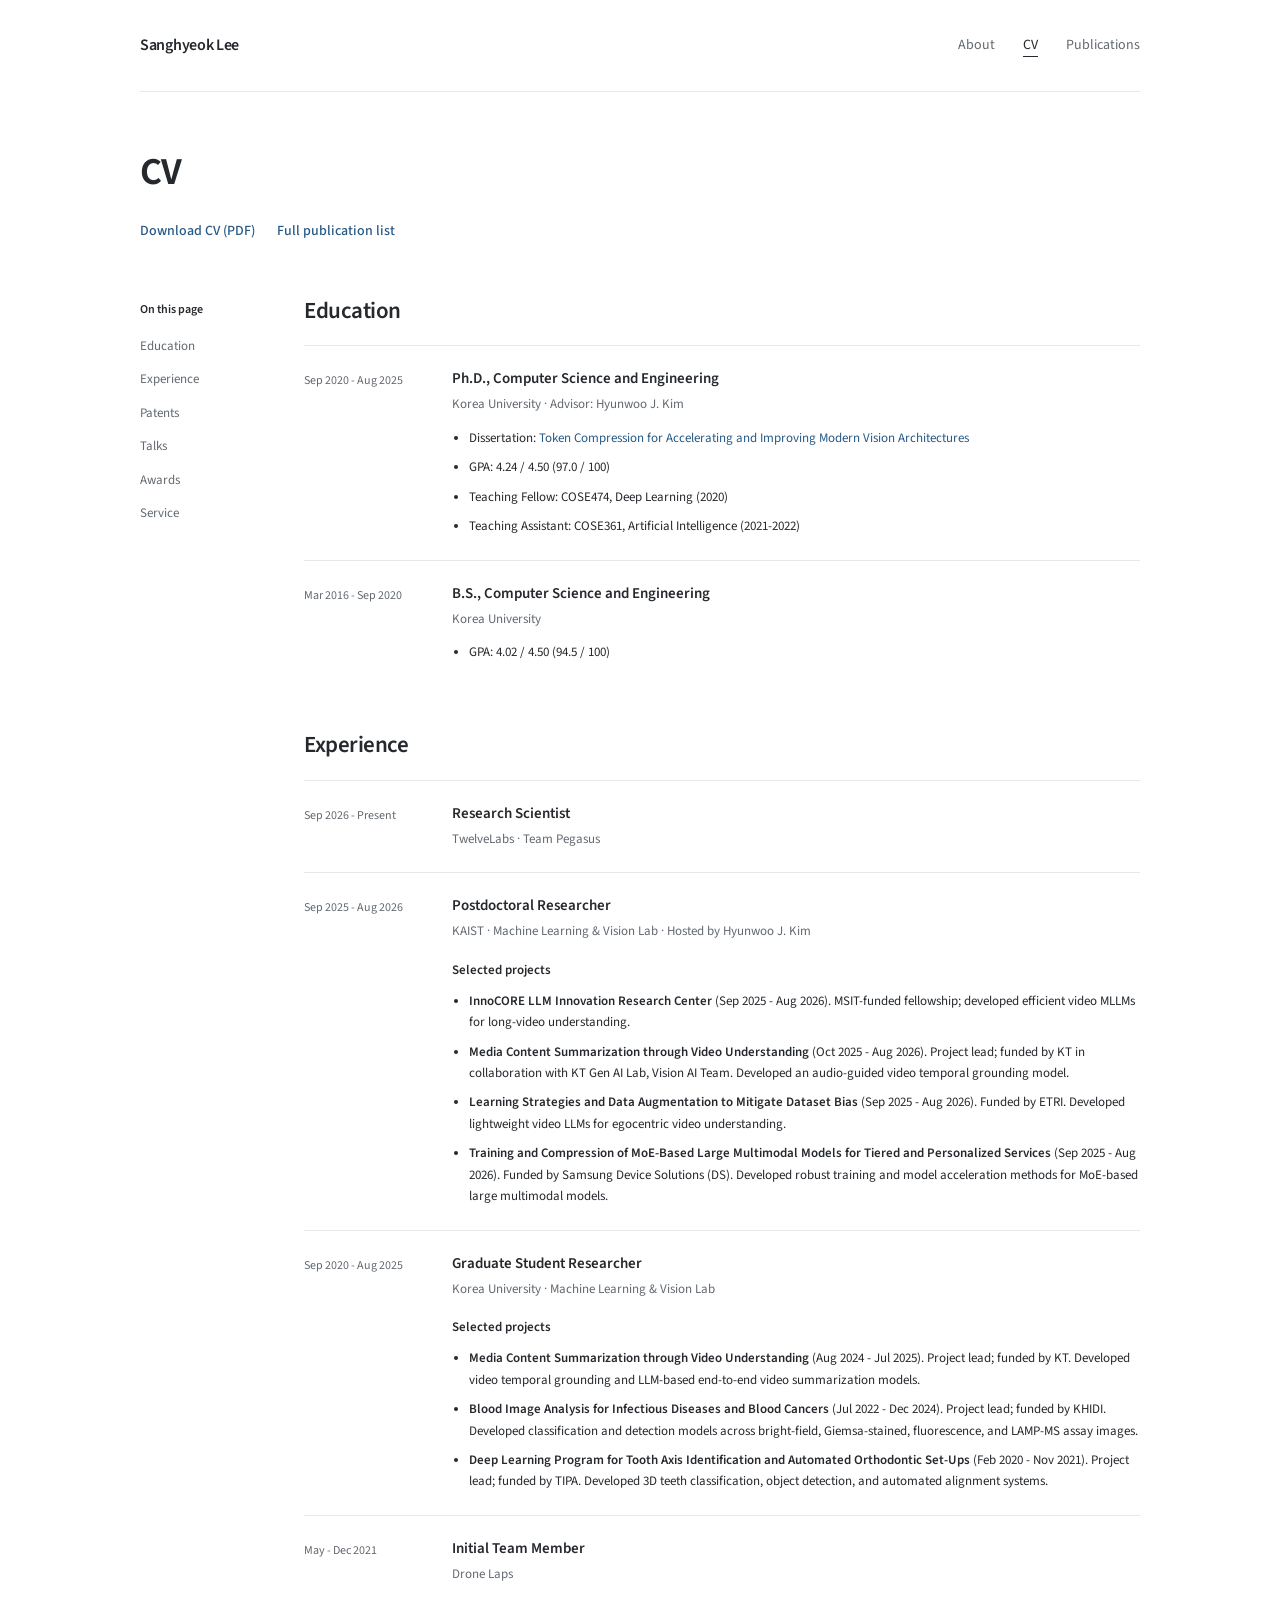
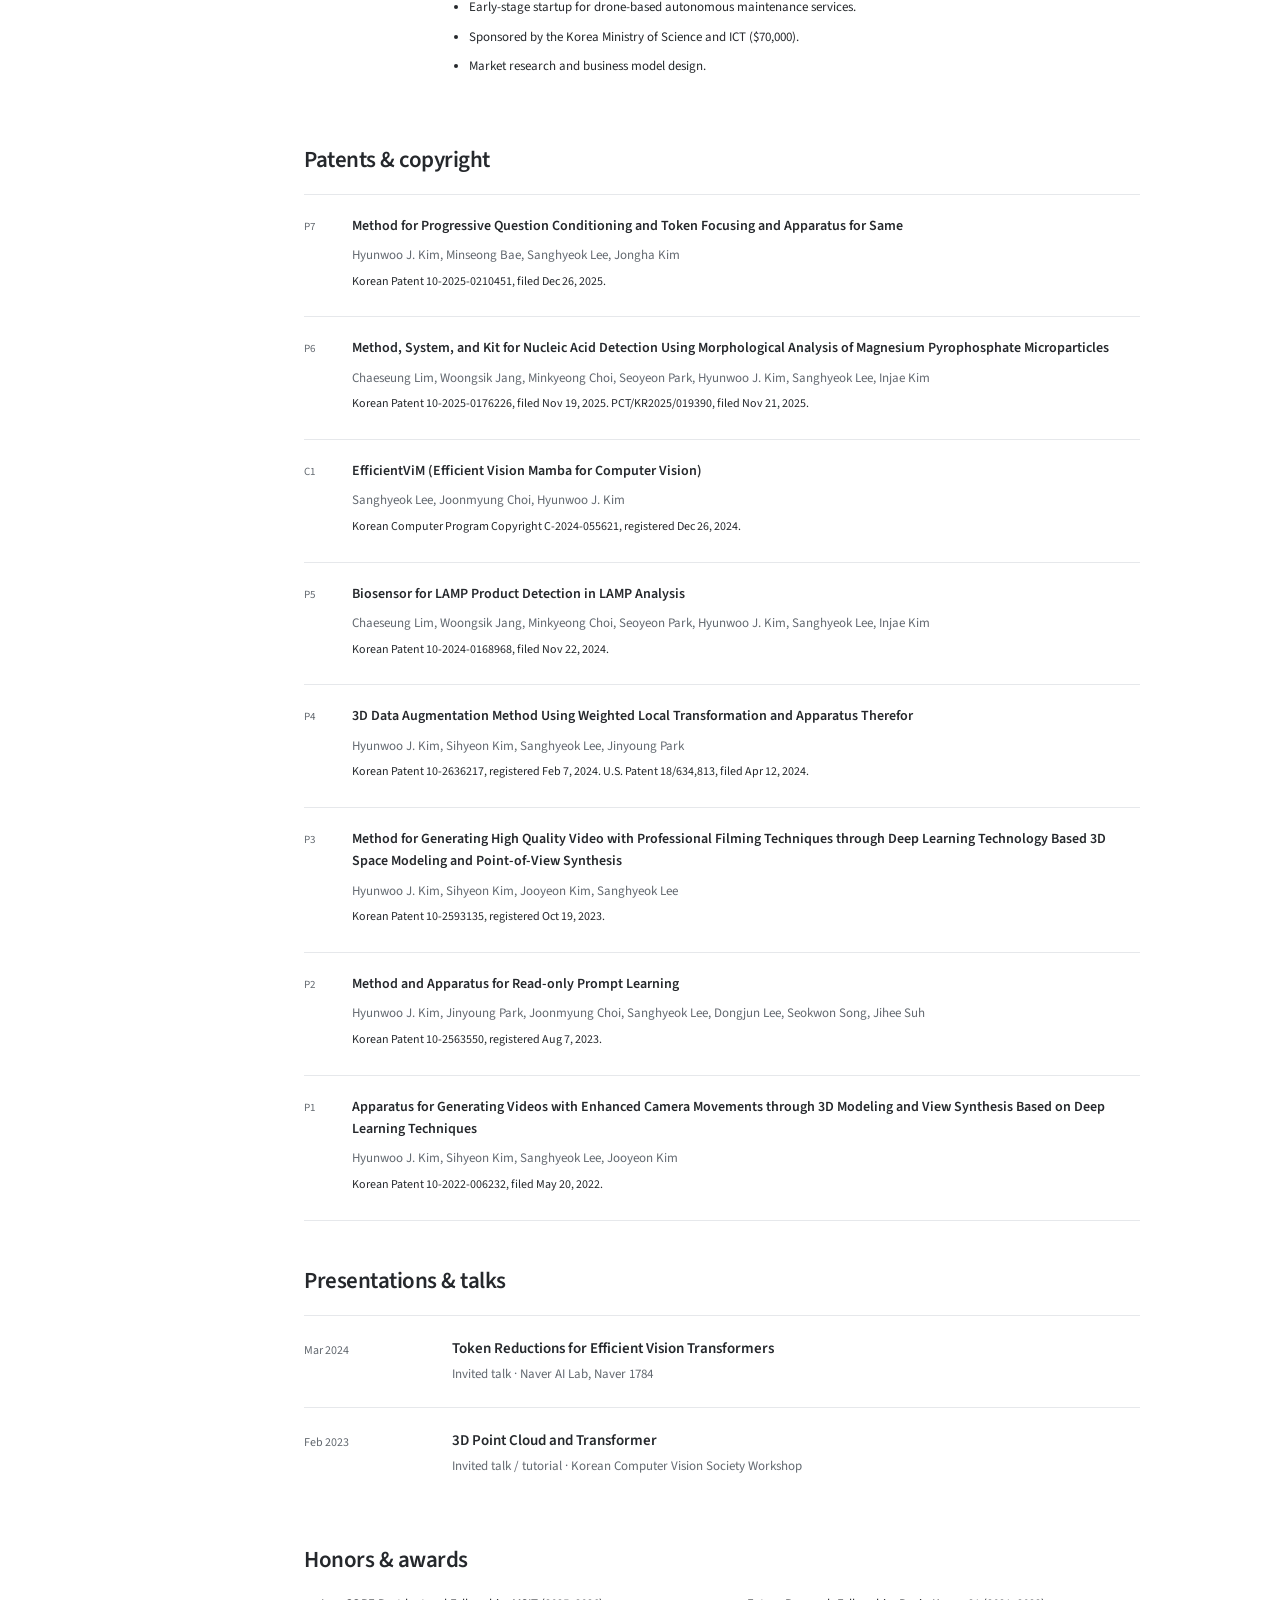
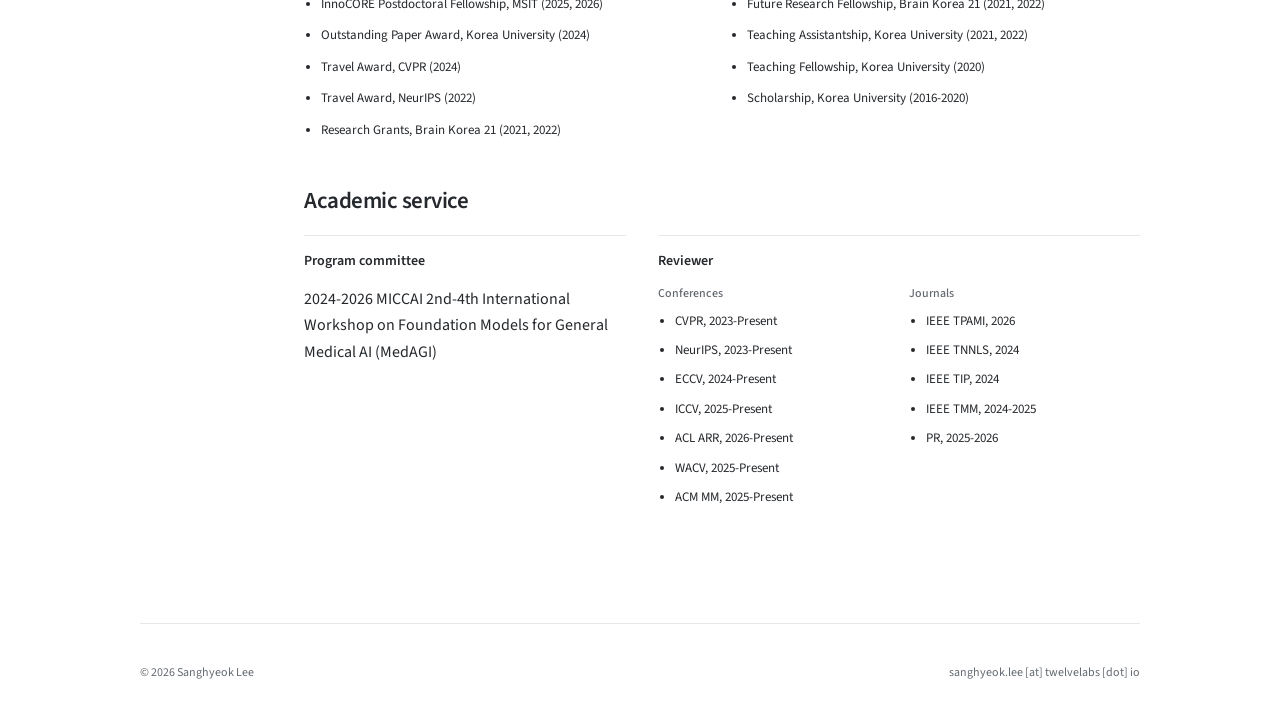
==== commit edd0aadc: "Refine academic homepage and update Source Sans CV" ====
--- a/cv.html
+++ b/cv.html
@@ -6,11 +6,11 @@
   <meta name="description" content="Curriculum vitae of Sanghyeok Lee, Research Scientist at TwelveLabs.">
   <title>CV | Sanghyeok Lee</title>
   <link rel="icon" href="assets/icons/favicon.svg" type="image/svg+xml">
-  <link rel="stylesheet" href="css/styles.css?v=20260902-3">
+  <link rel="stylesheet" href="css/styles.css?v=20261113-2">
 </head>
 <body>
   <a class="skip-link" href="#main">Skip to content</a>
-  <header class="site-header"><div class="shell header-inner"><a class="wordmark" href="index.html" aria-label="Sanghyeok Lee, home"><span class="wordmark-mark" aria-hidden="true">SL</span><span>Sanghyeok Lee</span></a><nav class="site-nav" aria-label="Primary navigation"><a href="index.html">About</a><a class="active" href="cv.html" aria-current="page">CV</a><a href="publications.html">Publications</a></nav></div></header>
+  <header class="site-header"><div class="shell header-inner"><a class="wordmark" href="index.html" aria-label="Sanghyeok Lee, home"><span>Sanghyeok Lee</span></a><nav class="site-nav" aria-label="Primary navigation"><a href="index.html">About</a><a class="active" href="cv.html" aria-current="page">CV</a><a href="publications.html">Publications</a></nav></div></header>
 
   <main id="main">
     <header class="page-intro shell compact-intro">
--- a/css/styles.css
+++ b/css/styles.css
@@ -1,257 +1,240 @@
+@font-face {
+  font-family: "Source Sans 3";
+  src: url("../assets/fonts/source-sans-3.ttf") format("truetype");
+  font-style: normal;
+  font-weight: 200 900;
+  font-display: swap;
+}
+
 :root {
-  --ink: #17211d;
-  --muted: #59635f;
-  --line: #dbe1de;
-  --soft: #f3f6f4;
-  --paper: #ffffff;
-  --green: #164b3b;
-  --green-dark: #0e352a;
-  --wine: #7b2946;
-  --wine-soft: #f6edf0;
-  --max-width: 1160px;
   color-scheme: light;
-}
-
+  --ink: #25282c;
+  --muted: #636970;
+  --link: #285a86;
+  --line: #e6e8eb;
+  --paper: #fff;
+  --max-width: 1000px;
+}
 * { box-sizing: border-box; }
-
-html { scroll-behavior: smooth; }
-
-body {
-  margin: 0;
-  background: var(--paper);
-  color: var(--ink);
-  font-family: Inter, ui-sans-serif, -apple-system, BlinkMacSystemFont, "Segoe UI", sans-serif;
-  font-size: 16px;
-  line-height: 1.65;
-  letter-spacing: 0;
-  text-rendering: optimizeLegibility;
-}
-
+html { scroll-padding-top: 90px; }
+body { margin: 0; background: var(--paper); color: var(--ink); font-family: "Source Sans 3", -apple-system, BlinkMacSystemFont, "Segoe UI", Arial, sans-serif; font-size: 16px; line-height: 1.65; -webkit-font-smoothing: antialiased; }
 img { display: block; max-width: 100%; }
-
-a {
-  color: var(--green);
-  text-decoration-thickness: 1px;
-  text-underline-offset: 3px;
-}
-
-a:hover { color: var(--wine); }
-
-a:focus-visible,
-summary:focus-visible {
-  outline: 3px solid rgba(123, 41, 70, 0.35);
-  outline-offset: 4px;
-  border-radius: 2px;
-}
-
+a { color: var(--link); text-decoration: none; text-underline-offset: 4px; }
+a:hover { text-decoration: underline; }
+a:focus-visible, summary:focus-visible { outline: 2px solid var(--link); outline-offset: 5px; border-radius: 2px; }
 h1, h2, h3, h4, p { margin-top: 0; }
-h1, h2, h3, h4 { line-height: 1.2; letter-spacing: 0; }
-h1 { margin-bottom: 24px; font-family: Georgia, "Times New Roman", serif; font-size: clamp(2.65rem, 7vw, 5.5rem); font-weight: 500; }
-h2 { margin-bottom: 24px; font-family: Georgia, "Times New Roman", serif; font-size: clamp(2rem, 4vw, 3.25rem); font-weight: 500; }
-h3 { font-size: 1.06rem; }
-
-.shell { width: min(calc(100% - 40px), var(--max-width)); margin-inline: auto; }
-.skip-link { position: fixed; top: 12px; left: 12px; z-index: 20; padding: 10px 14px; background: var(--paper); color: var(--ink); transform: translateY(-180%); }
+h1, h2, h3, h4 { color: var(--ink); line-height: 1.4; }
+h1 { margin-bottom: 18px; font-size: 38px; font-weight: 650; letter-spacing: -1.2px; }
+h2 { margin-bottom: 22px; font-size: 23px; font-weight: 600; letter-spacing: -0.5px; }
+h3 { font-size: 16px; font-weight: 600; }
+p { margin-bottom: 16px; }
+strong { font-weight: 600; }
+.shell { width: min(calc(100% - 80px), var(--max-width)); margin-inline: auto; }
+.skip-link { position: fixed; top: 10px; left: 10px; z-index: 20; padding: 8px 14px; background: var(--paper); transform: translateY(-180%); }
 .skip-link:focus { transform: translateY(0); }
 
-.site-header {
-  position: sticky;
-  top: 0;
-  z-index: 10;
-  border-bottom: 1px solid rgba(219, 225, 222, 0.88);
-  background: rgba(255, 255, 255, 0.95);
-  backdrop-filter: blur(12px);
-}
-
-.header-inner { min-height: 74px; display: flex; align-items: center; justify-content: space-between; gap: 30px; }
-.wordmark { display: inline-flex; align-items: center; gap: 12px; color: var(--ink); font-weight: 720; text-decoration: none; text-transform: uppercase; letter-spacing: 0.08em; }
-.wordmark-mark { width: 36px; height: 36px; display: grid; place-items: center; background: var(--green); color: white; font-family: Georgia, "Times New Roman", serif; font-size: 0.85rem; font-weight: 700; letter-spacing: 0; }
-.site-nav { display: flex; align-items: center; gap: 30px; }
-.site-nav a { position: relative; color: var(--muted); font-size: 0.93rem; font-weight: 650; text-decoration: none; }
-.site-nav a::after { content: ""; position: absolute; right: 0; bottom: -8px; left: 0; height: 2px; background: var(--wine); transform: scaleX(0); transform-origin: left; transition: transform 160ms ease; }
-.site-nav a:hover, .site-nav a.active { color: var(--ink); }
-.site-nav a:hover::after, .site-nav a.active::after { transform: scaleX(1); }
-
-.profile { min-height: 640px; display: grid; grid-template-columns: minmax(240px, 0.76fr) minmax(0, 1.42fr); align-items: center; gap: clamp(44px, 8vw, 100px); padding-block: 78px 86px; }
-.portrait-wrap { position: relative; width: min(100%, 354px); justify-self: center; overflow: hidden; border: 1px solid var(--line); background: var(--paper); }
-.portrait-wrap::before { content: none; }
+/* Shared navigation */
+.site-header { background: var(--paper); }
+.header-inner { min-height: 92px; display: flex; align-items: center; justify-content: space-between; gap: 24px; border-bottom: 1px solid var(--line); }
+.wordmark { color: var(--ink); font-size: 16px; font-weight: 600; letter-spacing: -0.3px; }
+.site-nav { display: flex; align-items: center; gap: 28px; }
+.site-nav a { padding-block: 8px; color: var(--muted); font-size: 14px; }
+.site-nav a.active { color: var(--ink); text-decoration: underline; text-decoration-thickness: 1px; text-underline-offset: 7px; }
+
+/* Biography */
+.profile { display: grid; grid-template-columns: minmax(0, 1fr) 200px; align-items: start; gap: 58px; padding-block: 64px 52px; }
+.profile-copy { min-width: 0; }
+.profile h1 { margin-bottom: 5px; }
+.profile-alias { display: inline-block; margin-left: 6px; color: var(--muted); font-size: 20px; font-weight: 400; letter-spacing: -0.3px; white-space: nowrap; }
+.profile-role { margin-bottom: 24px; color: var(--muted); font-size: 14px; }
+.portrait-wrap { margin-top: 6px; overflow: hidden; border-radius: 3px; }
 .portrait { width: 100%; height: auto; aspect-ratio: 354 / 395; object-fit: cover; object-position: center top; }
-.profile-copy { max-width: 700px; }
-.eyebrow, .section-kicker { margin-bottom: 14px; color: var(--wine); font-size: 0.77rem; font-weight: 800; letter-spacing: 0.14em; text-transform: uppercase; }
-.profile-alias { margin: -10px 0 30px; color: var(--muted); font-family: Georgia, "Times New Roman", serif; font-size: 2.6rem; line-height: 1.1; }
-.lead { max-width: 760px; color: #31413a; font-family: Georgia, "Times New Roman", serif; font-size: clamp(1.22rem, 2.3vw, 1.55rem); line-height: 1.48; }
-.profile-copy > p:not(.eyebrow):not(.lead):not(.profile-alias) { max-width: 680px; color: var(--muted); }
-.profile-actions { display: flex; flex-wrap: wrap; gap: 10px; margin-top: 30px; }
-.button { min-height: 44px; display: inline-flex; align-items: center; justify-content: center; padding: 9px 16px; border: 1px solid var(--line); background: var(--paper); color: var(--ink); font-size: 0.9rem; font-weight: 700; text-decoration: none; }
-.button:hover { border-color: var(--wine); color: var(--wine); }
-.button.primary { border-color: var(--green); background: var(--green); color: white; }
-.button.primary:hover { border-color: var(--green-dark); background: var(--green-dark); color: white; }
-.text-links { display: flex; flex-wrap: wrap; gap: 18px; margin-top: 22px; }
-.text-links a { color: var(--muted); font-size: 0.88rem; font-weight: 650; }
-
-.section { padding-block: 90px; }
-.section-tinted { background: var(--soft); }
-.research-strip { display: grid; grid-template-columns: minmax(0, 0.85fr) minmax(420px, 1.15fr); align-items: start; gap: clamp(50px, 7vw, 96px); }
-.research-strip h2 { max-width: 680px; margin-bottom: 16px; }
-.research-summary { max-width: 620px; margin-bottom: 0; color: var(--muted); }
-.interest-list { display: grid; grid-template-columns: 1fr 1fr; gap: 0 30px; margin: 2px 0 0; padding: 0; list-style: none; }
-.interest-list li { min-height: 88px; display: grid; grid-template-columns: 28px minmax(0, 1fr); align-content: start; gap: 10px; padding: 17px 0; border-top: 1px solid var(--line); color: #33443d; }
-.interest-list span { padding-top: 2px; color: var(--wine); font-size: 0.67rem; font-weight: 850; letter-spacing: 0.08em; }
-.interest-list strong { font-size: 0.93rem; font-weight: 680; line-height: 1.4; }
-
-.selected-publications { border-top: 1px solid var(--ink); }
-.selected-publication { padding: 31px 8px 33px; border-bottom: 1px solid var(--line); transition: background-color 160ms ease; }
-.selected-publication:hover { background: #fafcfb; }
-.selected-publication-meta { display: flex; flex-wrap: wrap; gap: 5px 12px; margin-bottom: 9px; color: var(--green); font-size: 0.72rem; font-weight: 800; letter-spacing: 0.04em; text-transform: uppercase; }
-.selected-publication h3 { max-width: 940px; margin-bottom: 0; font-family: Georgia, "Times New Roman", serif; font-size: 1.28rem; font-weight: 600; line-height: 1.38; }
-.selected-publication h3 a { color: var(--ink); text-decoration-color: rgba(22, 75, 59, 0.35); }
-.selected-publication h3 a:hover { color: var(--green); }
-.selected-publication .publication-links { margin-top: 12px; }
-
-.section-heading { display: flex; justify-content: space-between; align-items: end; gap: 30px; margin-bottom: 46px; }
+.profile-actions, .text-links { display: flex; flex-wrap: wrap; align-items: center; gap: 8px 22px; }
+.profile-actions { margin-top: 22px; }
+.button { display: inline-flex; align-items: center; min-height: 32px; font-size: 14px; font-weight: 500; }
+.text-links { margin-top: 8px; }
+.text-links a { font-size: 14px; }
+
+/* Research and selected papers */
+.section { padding-block: 40px; }
+.profile + .section { padding-top: 0; padding-bottom: 12px; }
+.section-tinted { background: var(--paper); }
+.research-strip { display: grid; grid-template-columns: 1fr 1fr; gap: 58px; padding-block: 34px; border-block: 1px solid var(--line); }
+.research-strip h2 { margin-bottom: 12px; }
+.research-summary { margin-bottom: 0; color: var(--muted); font-size: 14px; }
+.interest-list { display: grid; grid-template-columns: 1fr 1fr; align-content: center; gap: 12px 24px; margin: 0; padding: 0; list-style: none; }
+.interest-list li { position: relative; padding-left: 12px; font-size: 13px; line-height: 1.6; }
+.interest-list li::before { content: ""; position: absolute; left: 0; top: 9px; width: 3px; height: 3px; border-radius: 50%; background: #9299a1; }
+.section-heading { display: flex; justify-content: space-between; align-items: baseline; gap: 24px; margin-bottom: 18px; }
 .section-heading h2 { margin-bottom: 0; }
-.section-link { margin-bottom: 8px; font-size: 0.9rem; font-weight: 700; }
-.news-years { display: grid; gap: 56px; }
-.news-year { display: grid; grid-template-columns: 110px minmax(0, 1fr); gap: 30px; }
-.news-year > h3 { margin: 0; color: var(--green); font-family: Georgia, "Times New Roman", serif; font-size: 1.85rem; font-weight: 500; }
-.timeline { border-top: 1px solid var(--ink); }
-.timeline-item { position: relative; display: grid; grid-template-columns: 58px 136px minmax(0, 1fr); align-items: start; gap: 22px; padding: 28px 0; border-bottom: 1px solid var(--line); }
-.timeline-item::before { content: ""; position: absolute; top: -4px; left: -4px; width: 7px; height: 7px; border-radius: 50%; background: var(--wine); }
-.timeline-item time { color: var(--wine); font-size: 0.78rem; font-weight: 800; letter-spacing: 0.08em; text-transform: uppercase; }
-.news-logo { width: 136px; height: 70px; padding: 2px; object-fit: contain; object-position: center; background: var(--paper); }
-.news-logo-banner { padding: 0; }
-.timeline-item p { margin-bottom: 8px; }
+.section-link { flex-shrink: 0; font-size: 13px; }
+.selected-publications { border-top: 1px solid var(--line); }
+.selected-publication { padding-block: 21px; border-bottom: 1px solid var(--line); }
+.selected-publication > div { display: grid; grid-template-columns: 96px minmax(0, 1fr) 54px; align-items: baseline; gap: 18px; }
+.selected-publication-meta { margin: 0; color: var(--muted); font-size: 12px; font-variant-numeric: tabular-nums; }
+.selected-publication h3 { margin: 0; font-size: 15px; font-weight: 500; line-height: 1.6; }
+.selected-publication h3 a, .publication h3 a { color: var(--ink); }
+.selected-publication h3 a:hover, .publication h3 a:hover { color: var(--link); }
+.publication-links { display: flex; flex-wrap: wrap; gap: 14px; margin-top: 9px; }
+.publication-links a { display: inline-flex; align-items: center; gap: 5px; font-size: 12px; }
+.publication-links img { width: 13px; height: 13px; opacity: 0.65; }
+.selected-publication .publication-links { margin-top: 0; }
+
+/* News archive */
+.news-years { display: grid; gap: 30px; }
+.news-year { display: grid; grid-template-columns: 72px minmax(0, 1fr); gap: 24px; }
+.news-year > h3 { margin: 0; padding-top: 18px; color: var(--muted); font-size: 17px; font-weight: 500; }
+.timeline { border-top: 1px solid var(--line); }
+.timeline-item { display: grid; grid-template-columns: 34px 84px minmax(0, 1fr); align-items: start; gap: 20px; padding-block: 20px; border-bottom: 1px solid var(--line); }
+.timeline-item time { padding-top: 2px; color: var(--muted); font-size: 12px; }
+.news-logo { width: 84px; height: 44px; object-fit: contain; object-position: center; }
+.timeline-item p { margin-bottom: 6px; font-size: 14px; }
 .timeline-item p:last-child { margin-bottom: 0; }
-.news-summary { color: var(--ink); }
-.news-summary strong { font-weight: 780; }
-.news-note { margin-left: 7px; color: var(--wine); font-size: 0.78rem; font-weight: 750; white-space: nowrap; }
-.news-title-list { margin: 10px 0 0; padding: 0; list-style: none; color: var(--muted); font-size: 0.93rem; }
-.news-title-list li { position: relative; padding-left: 15px; }
-.news-title-list li::before { content: ""; position: absolute; top: 0.75em; left: 0; width: 6px; height: 1px; background: var(--wine); }
-.news-title-list li + li { margin-top: 7px; }
-.news-archive { margin-left: 140px; border-block: 1px solid var(--line); }
-.news-archive summary { padding: 20px 0; color: var(--green); font-weight: 750; cursor: pointer; }
-.archive-content { display: grid; gap: 48px; padding: 20px 0 38px; }
-
-.page-intro { padding-block: 86px 70px; }
-.page-intro h1 { max-width: 900px; }
-.page-intro .lead { max-width: 760px; color: var(--muted); }
-.compact-intro h1 { max-width: 800px; font-size: clamp(2.6rem, 6vw, 4.75rem); }
-.note { margin-top: 28px; color: var(--muted); font-size: 0.86rem; }
-
-.publication-groups { display: grid; gap: 74px; }
-.publication-year { display: grid; grid-template-columns: 140px minmax(0, 1fr); gap: 30px; }
-.publication-year > h2 { margin: 0; color: var(--green); font-size: 1.75rem; }
-.publication-list { border-top: 1px solid var(--ink); }
-.publication { display: grid; grid-template-columns: 48px minmax(0, 1fr); gap: 18px; padding: 26px 0 28px; border-bottom: 1px solid var(--line); }
-.pub-type { width: 40px; height: 28px; display: grid; place-items: center; background: var(--wine-soft); color: var(--wine); font-size: 0.68rem; font-weight: 850; letter-spacing: 0.04em; }
-.publication h3 { max-width: 850px; margin: 0 0 9px; font-family: Georgia, "Times New Roman", serif; font-size: 1.2rem; font-weight: 600; line-height: 1.38; }
-.publication h3 a { color: var(--ink); text-decoration-color: rgba(22, 75, 59, 0.35); }
-.publication h3 a:hover { color: var(--green); }
-.authors { margin-bottom: 5px; color: var(--muted); font-size: 0.91rem; line-height: 1.55; }
-.venue { margin-bottom: 0; color: var(--green); font-size: 0.82rem; font-weight: 750; }
-.venue span { margin-left: 12px; color: var(--wine); }
-.publication-links { display: flex; flex-wrap: wrap; gap: 14px; margin-top: 10px; }
-.publication-links a { display: inline-flex; align-items: center; gap: 6px; color: var(--muted); font-size: 0.78rem; font-weight: 800; text-decoration: none; }
-.publication-links a:hover { color: var(--green); }
-.publication-links a:focus-visible { outline: 2px solid var(--green); outline-offset: 4px; }
-.publication-links img { width: 16px; height: 16px; opacity: 0.82; }
-
-.cv-layout { display: grid; grid-template-columns: 180px minmax(0, 1fr); align-items: start; gap: clamp(50px, 8vw, 100px); }
-.cv-index { position: sticky; top: 110px; display: grid; gap: 10px; }
-.cv-index a { color: var(--muted); font-size: 0.9rem; font-weight: 650; text-decoration: none; }
-.cv-index a:hover { color: var(--wine); }
+.news-note { display: inline-block; margin-left: 6px; color: var(--muted); font-size: 12px; }
+.news-title-list { margin: 7px 0 0; padding-left: 16px; font-size: 13px; line-height: 1.65; }
+.news-title-list li::marker { color: #9299a1; }
+.news-title-list li + li { margin-top: 5px; }
+.news-archive { margin-left: 96px; border-bottom: 1px solid var(--line); }
+.news-archive summary { padding-block: 14px; color: var(--muted); font-size: 13px; cursor: pointer; }
+.archive-content { display: grid; gap: 28px; padding-block: 14px 26px; }
+.archive-content .news-year { grid-template-columns: 58px minmax(0, 1fr); gap: 18px; }
+
+/* Publication archive */
+.page-intro { padding-block: 54px 34px; }
+.page-intro h1 { margin-bottom: 16px; }
+.page-intro .profile-actions { margin-top: 0; }
+.note { margin: 16px 0 0; color: var(--muted); font-size: 12px; }
+.page-intro + .section { padding-top: 14px; }
+.publication-groups { display: grid; gap: 46px; padding-bottom: 28px; }
+.publication-year { display: grid; grid-template-columns: 132px minmax(0, 1fr); gap: 32px; }
+.publication-year > h2 { margin: 0; padding-top: 19px; font-size: 18px; font-weight: 500; letter-spacing: -0.2px; }
+.publication-list { border-top: 1px solid var(--line); }
+.publication { display: grid; grid-template-columns: 32px minmax(0, 1fr); gap: 16px; padding-block: 21px; border-bottom: 1px solid var(--line); }
+.pub-type { padding-top: 3px; color: var(--muted); font-size: 11px; font-variant-numeric: tabular-nums; }
+.publication h3 { margin: 0 0 8px; font-size: 15px; font-weight: 600; line-height: 1.6; }
+.authors { margin-bottom: 5px; color: var(--muted); font-size: 13px; line-height: 1.65; }
+.authors strong { color: var(--ink); }
+.venue { margin-bottom: 0; color: var(--ink); font-size: 12px; font-weight: 500; }
+.venue span { margin-left: 12px; color: var(--muted); font-weight: 400; }
+
+/* Web CV */
+.cv-layout { display: grid; grid-template-columns: 132px minmax(0, 1fr); align-items: start; gap: 32px; }
+.cv-index { position: sticky; top: 28px; display: grid; gap: 6px; padding-top: 5px; }
+.cv-index p { margin-bottom: 7px; color: var(--ink); font-size: 12px; font-weight: 600; }
+.cv-index a { padding-block: 3px; color: var(--muted); font-size: 13px; }
 .cv-content { min-width: 0; }
-.cv-section { scroll-margin-top: 110px; padding-bottom: 74px; }
-.cv-section + .cv-section { padding-top: 6px; border-top: 1px solid var(--line); }
-.cv-section > h2 { padding-top: 52px; font-size: 2.25rem; }
-.cv-section:first-child > h2 { padding-top: 0; }
-.cv-entry { display: grid; grid-template-columns: 160px minmax(0, 1fr); gap: 24px; padding: 25px 0; border-top: 1px solid var(--line); }
-.cv-date { color: var(--wine); font-size: 0.78rem; font-weight: 800; letter-spacing: 0.03em; }
-.cv-entry h3 { margin-bottom: 6px; font-family: Georgia, "Times New Roman", serif; font-size: 1.2rem; }
-.cv-entry h4 { margin: 20px 0 8px; color: var(--green); font-size: 0.8rem; text-transform: uppercase; letter-spacing: 0.08em; }
-.entry-org { color: var(--muted); }
-.cv-entry ul, .service-grid ul { margin: 12px 0 0; padding-left: 19px; }
+.cv-section { scroll-margin-top: 30px; padding-bottom: 44px; }
+.cv-section > h2 { margin-bottom: 18px; }
+.cv-entry { display: grid; grid-template-columns: 126px minmax(0, 1fr); gap: 22px; padding-block: 22px; border-top: 1px solid var(--line); }
+.cv-date { padding-top: 3px; color: var(--muted); font-size: 12px; }
+.cv-entry h3 { margin-bottom: 5px; font-size: 15px; }
+.cv-entry h4 { margin: 18px 0 8px; font-size: 13px; font-weight: 600; }
+.entry-org { margin-bottom: 0; color: var(--muted); font-size: 13px; }
+.cv-entry ul, .service-grid ul { margin: 12px 0 0; padding-left: 17px; font-size: 13px; }
 .cv-entry li + li, .service-grid li + li { margin-top: 8px; }
-.record-list { border-top: 1px solid var(--ink); }
-.record-list article { display: grid; grid-template-columns: 50px minmax(0, 1fr); gap: 20px; padding: 24px 0; border-bottom: 1px solid var(--line); }
-.record-list article > span { color: var(--wine); font-size: 0.75rem; font-weight: 850; }
-.record-list h3 { margin-bottom: 8px; font-family: Georgia, "Times New Roman", serif; font-size: 1.08rem; }
-.record-list p { margin-bottom: 5px; color: var(--muted); font-size: 0.9rem; }
-.record-list .record-meta { color: var(--green); font-size: 0.82rem; font-weight: 650; }
-.two-column-list { columns: 2; column-gap: 50px; margin: 0; padding-left: 19px; }
-.two-column-list li { break-inside: avoid; margin-bottom: 12px; }
-.service-grid { display: grid; grid-template-columns: 0.75fr 1.25fr; gap: 50px; }
-.service-grid > div { padding-top: 20px; border-top: 1px solid var(--ink); }
-.service-grid h3 { color: var(--green); font-size: 0.82rem; letter-spacing: 0.06em; text-transform: uppercase; }
-.service-columns { display: grid; grid-template-columns: repeat(2, minmax(0, 1fr)); gap: 28px; }
-.service-columns h4 { margin: 20px 0 10px; color: var(--wine); font-size: 0.75rem; letter-spacing: 0.06em; text-transform: uppercase; }
+.record-list { border-top: 1px solid var(--line); }
+.record-list article { display: grid; grid-template-columns: 32px minmax(0, 1fr); gap: 16px; padding-block: 20px; border-bottom: 1px solid var(--line); }
+.record-list article > span { padding-top: 3px; color: var(--muted); font-size: 11px; }
+.record-list h3 { margin-bottom: 8px; font-size: 14px; line-height: 1.6; }
+.record-list p { margin-bottom: 5px; color: var(--muted); font-size: 13px; }
+.record-list .record-meta { color: var(--ink); font-size: 12px; }
+.two-column-list { columns: 2; column-gap: 32px; margin: 0; padding-left: 17px; font-size: 13px; }
+.two-column-list li { break-inside: avoid; margin-bottom: 10px; }
+.service-grid { display: grid; grid-template-columns: 0.8fr 1.2fr; gap: 32px; }
+.service-grid > div { padding-top: 16px; border-top: 1px solid var(--line); }
+.service-grid h3 { margin-bottom: 14px; font-size: 14px; }
+.service-columns { display: grid; grid-template-columns: 1fr 1fr; gap: 20px; }
+.service-columns h4 { margin: 0 0 8px; color: var(--muted); font-size: 12px; font-weight: 500; }
 .service-columns ul { margin-top: 0; }
 
-.site-footer { border-top: 1px solid var(--line); background: var(--ink); color: rgba(255, 255, 255, 0.78); }
-.footer-inner { min-height: 120px; display: flex; align-items: center; justify-content: space-between; gap: 30px; }
+/* Footer and existing visitor widgets */
+.site-footer { margin-top: 30px; }
+.footer-inner { min-height: 100px; display: flex; align-items: center; justify-content: space-between; gap: 24px; padding-block: 28px; border-top: 1px solid var(--line); color: var(--muted); font-size: 12px; }
 .footer-inner p { margin: 0; }
-.footer-inner a { color: white; }
-.home-footer { min-height: 310px; display: grid; grid-template-columns: 1fr 308px 1fr; padding-block: 30px; }
-.home-footer > p { justify-self: start; }
-.footer-stats { width: 308px; max-width: 100%; display: flex; flex-direction: column; align-items: stretch; gap: 12px; justify-self: center; }
-.footer-counter { width: 100%; min-height: 86px; display: flex; align-items: center; justify-content: center; padding: 4px; overflow: hidden; border-radius: 4px; background: var(--soft); }
+.footer-inner > a { color: var(--muted); }
+.home-footer { display: grid; grid-template-columns: 1fr auto; }
+.footer-stats { grid-column: 1 / -1; grid-row: 2; display: flex; flex-wrap: wrap; align-items: center; justify-content: center; gap: 20px; padding-top: 20px; }
+.footer-counter { width: 280px; max-width: 100%; min-height: 86px; overflow: hidden; }
 .footer-counter iframe { max-width: 100%; }
-.flag-counter { width: 100%; display: block; line-height: 0; }
+.flag-counter { width: 280px; max-width: 100%; }
 .flag-counter img { width: 100%; height: auto; border: 0; }
-.footer-email { min-width: 0; justify-self: end; text-align: right; }
+.footer-email { min-width: 0; text-align: right; }
 
 @media (max-width: 900px) {
-  .home-footer { min-height: 420px; display: flex; flex-direction: column; align-items: center; justify-content: center; gap: 18px; }
-  .home-footer > p, .footer-email { align-self: center; text-align: center; }
-}
-
-@media (max-width: 800px) {
-  .shell { width: min(calc(100% - 32px), var(--max-width)); }
-  .profile { min-height: auto; grid-template-columns: 1fr; gap: 42px; padding-block: 50px 64px; }
-  .portrait-wrap { width: min(76vw, 340px); justify-self: start; }
-  .research-strip, .publication-year, .cv-layout { grid-template-columns: 1fr; }
-  .research-strip { gap: 38px; }
-  .publication-year { gap: 18px; }
-  .cv-index { position: static; grid-template-columns: repeat(3, 1fr); padding-bottom: 30px; border-bottom: 1px solid var(--line); }
-  .cv-index .section-kicker { grid-column: 1 / -1; }
+  .profile { grid-template-columns: minmax(0, 1fr) 170px; gap: 34px; }
+  .profile-alias { display: block; margin: 3px 0 0; font-size: 18px; }
+  .profile-role { margin-top: 12px; }
+  .research-strip { gap: 34px; }
+  .interest-list { column-gap: 16px; }
+  .cv-entry { grid-template-columns: 108px minmax(0, 1fr); gap: 18px; }
+  .service-grid, .service-columns { grid-template-columns: 1fr; }
+}
+@media (max-width: 650px) {
+  .shell { width: calc(100% - 40px); }
+  .header-inner { min-height: 76px; gap: 16px; }
+  .wordmark { font-size: 14px; }
+  .site-nav { gap: 18px; }
+  .site-nav a { font-size: 12px; }
+  h1 { font-size: 32px; }
+  h2 { font-size: 21px; }
+  .profile { grid-template-columns: minmax(0, 1fr) 112px; gap: 24px; padding-block: 38px 32px; }
+  .profile-copy { display: contents; }
+  .profile h1, .profile-role { grid-column: 1; }
+  .profile h1 { align-self: end; margin: 0; font-size: 30px; }
+  .profile-alias { margin-top: 4px; font-size: 16px; }
+  .profile-role { grid-row: 2; margin: -16px 0 0; font-size: 12px; line-height: 1.6; }
+  .portrait-wrap { grid-column: 2; grid-row: 1 / span 2; margin: 0; align-self: center; }
+  .profile-copy > p:not(.profile-role), .profile-actions, .text-links { grid-column: 1 / -1; margin: 0; }
+  .profile-copy > p:not(.profile-role) { font-size: 15px; }
+  .profile .text-links { margin-top: -16px; }
+  .research-strip { grid-template-columns: 1fr; gap: 22px; padding-block: 28px; }
+  .interest-list { gap: 10px 20px; }
+  .section { padding-block: 28px; }
+  .section-heading { align-items: start; gap: 16px; }
+  .section-link { max-width: 112px; font-size: 12px; text-align: right; }
+  .selected-publication > div { grid-template-columns: minmax(0, 1fr) auto; gap: 7px 14px; }
+  .selected-publication-meta { grid-column: 1; }
+  .selected-publication h3 { grid-column: 1 / -1; grid-row: 2; font-size: 14px; }
+  .selected-publication .publication-links { grid-column: 2; grid-row: 1; }
+  .news-year { grid-template-columns: 1fr; gap: 10px; }
+  .news-year > h3 { padding-top: 0; font-size: 16px; }
+  .timeline-item { grid-template-columns: 28px 58px minmax(0, 1fr); gap: 12px; padding-block: 18px; }
+  .news-logo { width: 58px; height: 36px; }
+  .timeline-item p { font-size: 13px; }
+  .news-title-list { font-size: 12px; }
   .news-archive { margin-left: 0; }
-  .service-grid { grid-template-columns: 1fr; }
-  .service-columns { grid-template-columns: 1fr; gap: 0; }
-}
-
-@media (max-width: 580px) {
-  .header-inner { min-height: 68px; align-items: center; }
-  .wordmark > span:last-child { display: none; }
-  .site-nav { gap: 18px; }
-  .site-nav a { font-size: 0.84rem; }
-  .profile { padding-top: 38px; }
-  .section { padding-block: 66px; }
-  .page-intro { padding-block: 60px 52px; }
-  .interest-list { grid-template-columns: 1fr; }
-  .selected-publication { padding-inline: 0; }
-  .selected-publication h3 { font-size: 1.12rem; }
-  .section-heading { display: block; }
-  .section-link { display: inline-block; margin-top: 18px; }
-  .news-year { grid-template-columns: 1fr; gap: 12px; }
-  .timeline-item { grid-template-columns: 48px minmax(0, 1fr); gap: 10px 14px; }
-  .timeline-item time { grid-column: 1; grid-row: 1 / span 2; }
-  .timeline-item .news-logo { grid-column: 2; width: 112px; height: 58px; }
-  .timeline-item > :last-child { grid-column: 2; }
-  .publication { grid-template-columns: 38px minmax(0, 1fr); gap: 12px; }
-  .pub-type { width: 34px; }
-  .venue span { display: block; margin: 4px 0 0; }
-  .cv-index { grid-template-columns: repeat(2, 1fr); }
-  .cv-entry { grid-template-columns: 1fr; gap: 8px; }
-  .record-list article { grid-template-columns: 38px minmax(0, 1fr); gap: 12px; }
+  .archive-content .news-year { grid-template-columns: 1fr; gap: 10px; }
+  .page-intro { padding-block: 34px 26px; }
+  .publication-year, .cv-layout { grid-template-columns: 1fr; gap: 14px; }
+  .publication-year > h2 { padding-top: 0; }
+  .publication-groups { gap: 34px; }
+  .publication { grid-template-columns: 26px minmax(0, 1fr); gap: 12px; }
+  .publication h3 { font-size: 14px; }
+  .venue span { display: block; margin: 3px 0 0; }
+  .cv-index { position: static; display: flex; flex-wrap: wrap; gap: 6px 20px; padding-block: 0 0 22px; }
+  .cv-index p { flex-basis: 100%; margin-bottom: 0; }
+  .cv-section { padding-bottom: 30px; }
+  .cv-entry { grid-template-columns: 1fr; gap: 6px; }
   .two-column-list { columns: 1; }
-  .footer-inner { min-height: 140px; flex-direction: column; align-items: flex-start; justify-content: center; gap: 8px; }
-  .home-footer { min-height: 420px; align-items: center; gap: 18px; padding-block: 30px; }
+  .footer-inner { flex-direction: column; align-items: start; gap: 8px; }
+  .home-footer { grid-template-columns: 1fr; }
+  .footer-email { text-align: left; }
+  .footer-stats { grid-row: 3; }
   .footer-inner a { overflow-wrap: anywhere; }
-  .footer-stats { width: min(308px, 100%); }
-}
-
-@media (prefers-reduced-motion: reduce) {
-  html { scroll-behavior: auto; }
-  *, *::before, *::after { transition-duration: 0.01ms !important; }
-}
+}
+@media (max-width: 360px) {
+  .shell { width: calc(100% - 32px); }
+  .site-nav { gap: 12px; }
+  .wordmark { font-size: 12px; }
+  .profile { grid-template-columns: minmax(0, 1fr) 90px; gap: 22px 16px; }
+  .profile h1 { font-size: 26px; }
+  .timeline-item { grid-template-columns: 26px minmax(0, 1fr); }
+  .timeline-item .news-logo, .timeline-item > div { grid-column: 2; }
+}
+@media print {
+  .site-header, .skip-link, .cv-index, .footer-stats, .profile-actions { display: none; }
+  .shell { width: 100%; }
+  .cv-layout { display: block; }
+  .cv-entry, .publication, .record-list article { break-inside: avoid; }
+  a { color: inherit; }
+}
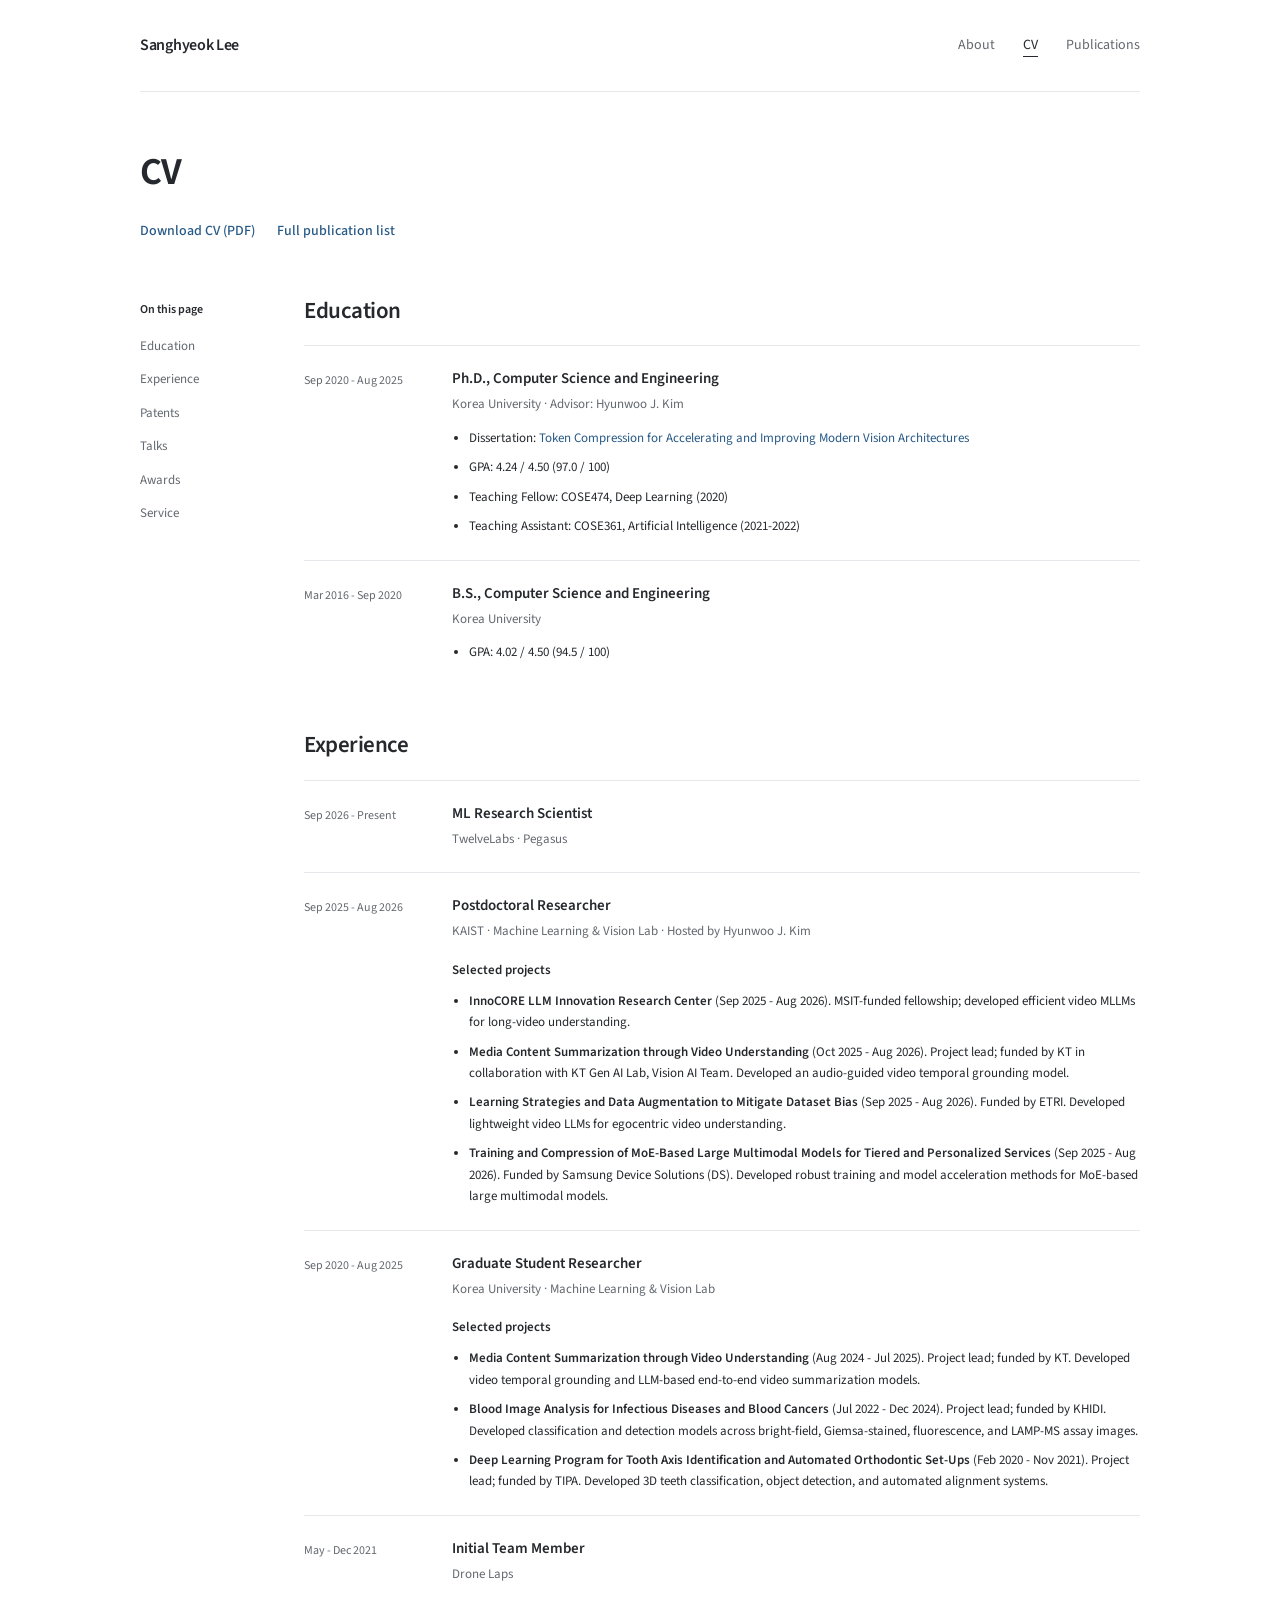
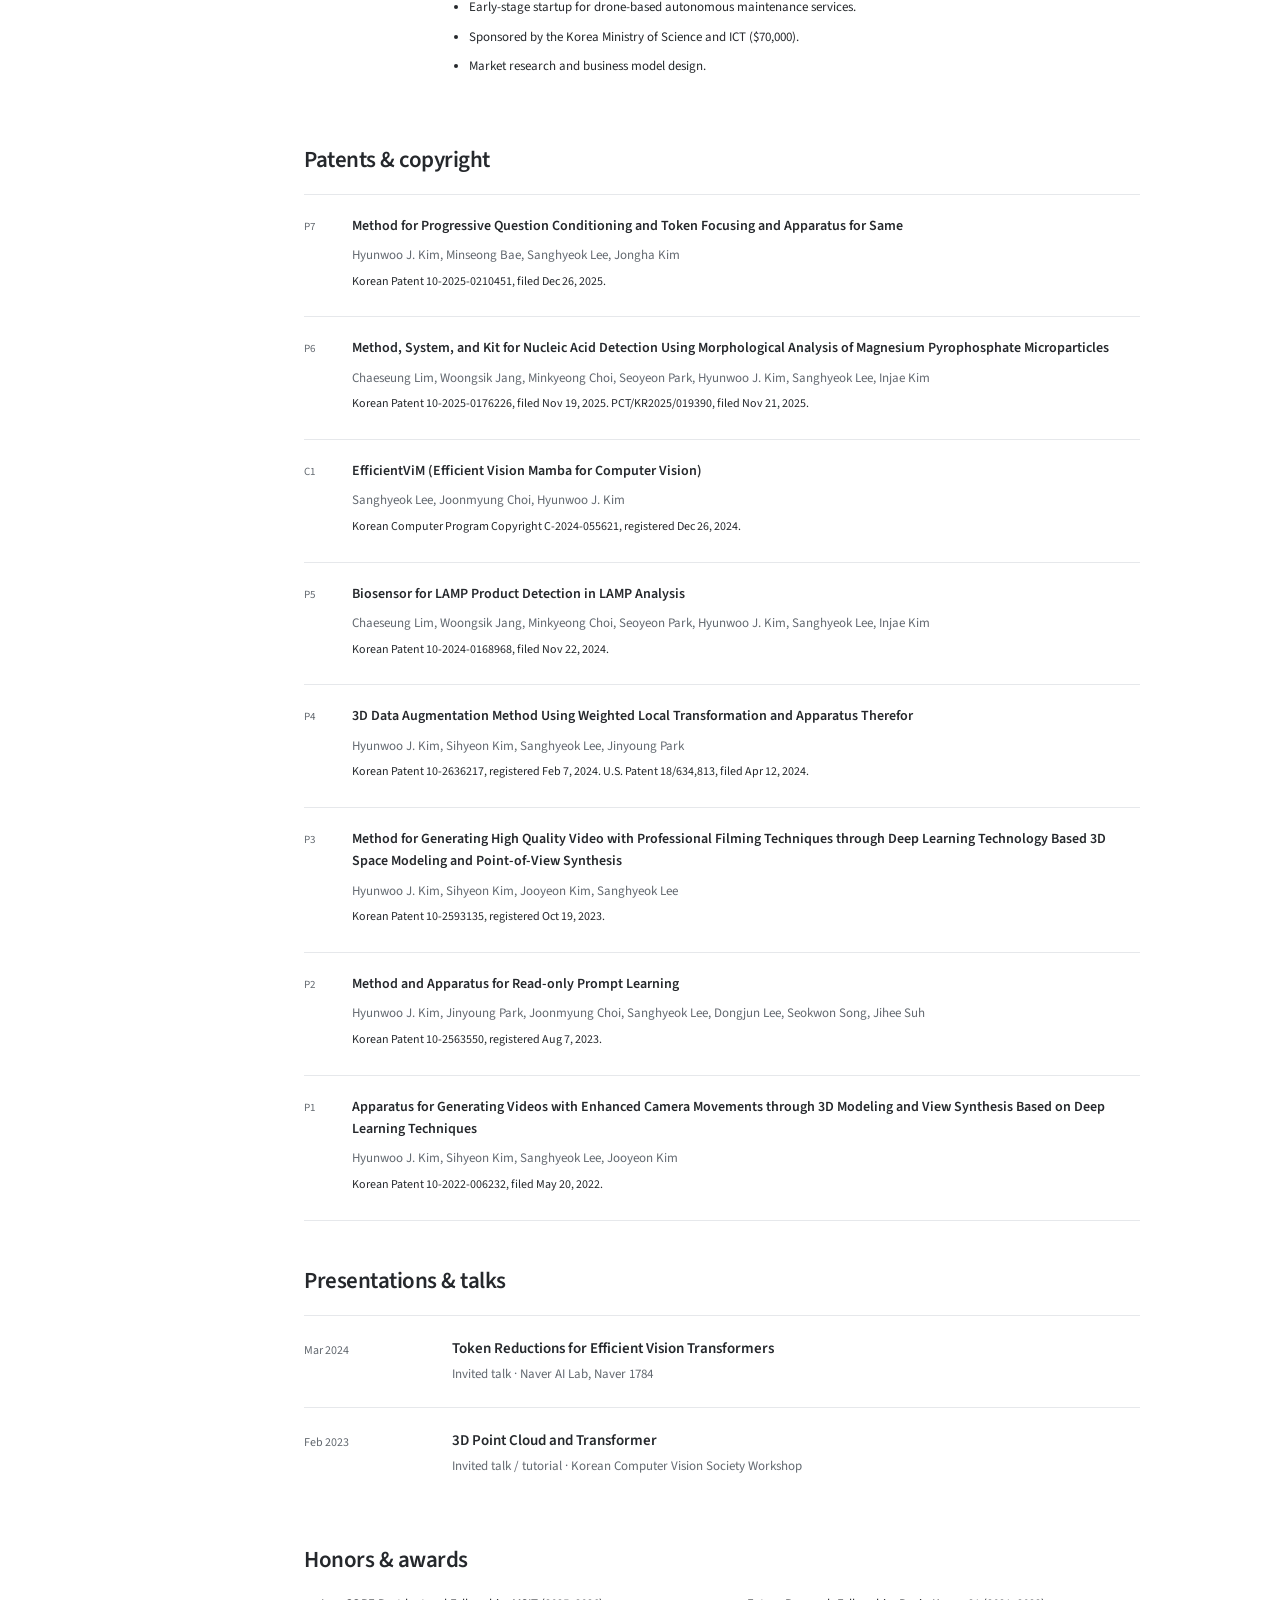
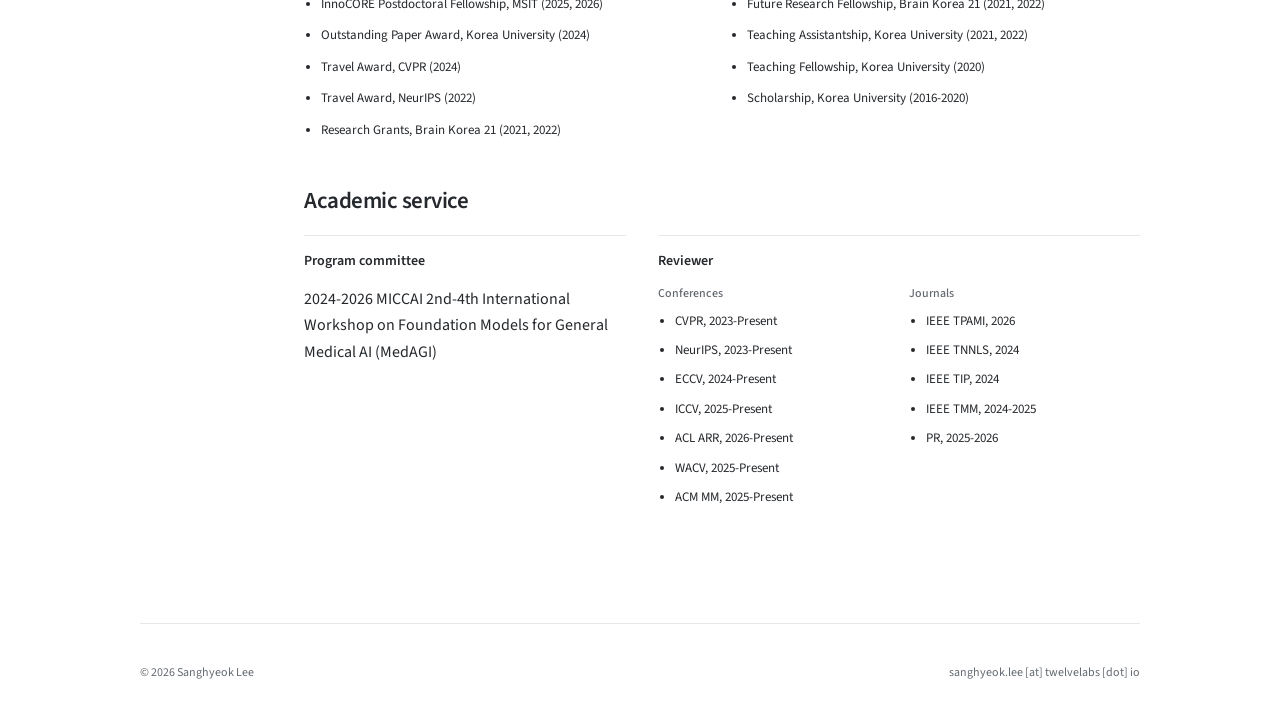
==== commit 6c199148: "Update role to ML Research Scientist on Pegasus" ====
--- a/cv.html
+++ b/cv.html
@@ -3,7 +3,7 @@
 <head>
   <meta charset="utf-8">
   <meta name="viewport" content="width=device-width, initial-scale=1">
-  <meta name="description" content="Curriculum vitae of Sanghyeok Lee, Research Scientist at TwelveLabs.">
+  <meta name="description" content="Curriculum vitae of Sanghyeok Lee, ML Research Scientist at TwelveLabs.">
   <title>CV | Sanghyeok Lee</title>
   <link rel="icon" href="assets/icons/favicon.svg" type="image/svg+xml">
   <link rel="stylesheet" href="css/styles.css?v=20261113-2">
@@ -28,7 +28,7 @@
           </section>
 
           <section class="cv-section" id="experience"><h2>Experience</h2>
-            <article class="cv-entry"><div class="cv-date">Sep 2026 - Present</div><div><h3>Research Scientist</h3><p class="entry-org">TwelveLabs &middot; Team Pegasus</p></div></article>
+            <article class="cv-entry"><div class="cv-date">Sep 2026 - Present</div><div><h3>ML Research Scientist</h3><p class="entry-org">TwelveLabs &middot; Pegasus</p></div></article>
             <article class="cv-entry"><div class="cv-date">Sep 2025 - Aug 2026</div><div><h3>Postdoctoral Researcher</h3><p class="entry-org">KAIST &middot; Machine Learning &amp; Vision Lab &middot; Hosted by Hyunwoo J. Kim</p><h4>Selected projects</h4><ul><li><strong>InnoCORE LLM Innovation Research Center</strong> (Sep 2025 - Aug 2026). MSIT-funded fellowship; developed efficient video MLLMs for long-video understanding.</li><li><strong>Media Content Summarization through Video Understanding</strong> (Oct 2025 - Aug 2026). Project lead; funded by KT in collaboration with KT Gen AI Lab, Vision AI Team. Developed an audio-guided video temporal grounding model.</li><li><strong>Learning Strategies and Data Augmentation to Mitigate Dataset Bias</strong> (Sep 2025 - Aug 2026). Funded by ETRI. Developed lightweight video LLMs for egocentric video understanding.</li><li><strong>Training and Compression of MoE-Based Large Multimodal Models for Tiered and Personalized Services</strong> (Sep 2025 - Aug 2026). Funded by Samsung Device Solutions (DS). Developed robust training and model acceleration methods for MoE-based large multimodal models.</li></ul></div></article>
             <article class="cv-entry"><div class="cv-date">Sep 2020 - Aug 2025</div><div><h3>Graduate Student Researcher</h3><p class="entry-org">Korea University &middot; Machine Learning &amp; Vision Lab</p><h4>Selected projects</h4><ul><li><strong>Media Content Summarization through Video Understanding</strong> (Aug 2024 - Jul 2025). Project lead; funded by KT. Developed video temporal grounding and LLM-based end-to-end video summarization models.</li><li><strong>Blood Image Analysis for Infectious Diseases and Blood Cancers</strong> (Jul 2022 - Dec 2024). Project lead; funded by KHIDI. Developed classification and detection models across bright-field, Giemsa-stained, fluorescence, and LAMP-MS assay images.</li><li><strong>Deep Learning Program for Tooth Axis Identification and Automated Orthodontic Set-Ups</strong> (Feb 2020 - Nov 2021). Project lead; funded by TIPA. Developed 3D teeth classification, object detection, and automated alignment systems.</li></ul></div></article>
             <article class="cv-entry"><div class="cv-date">May - Dec 2021</div><div><h3>Initial Team Member</h3><p class="entry-org">Drone Laps</p><ul><li>Early-stage startup for drone-based autonomous maintenance services.</li><li>Sponsored by the Korea Ministry of Science and ICT ($70,000).</li><li>Market research and business model design.</li></ul></div></article>
